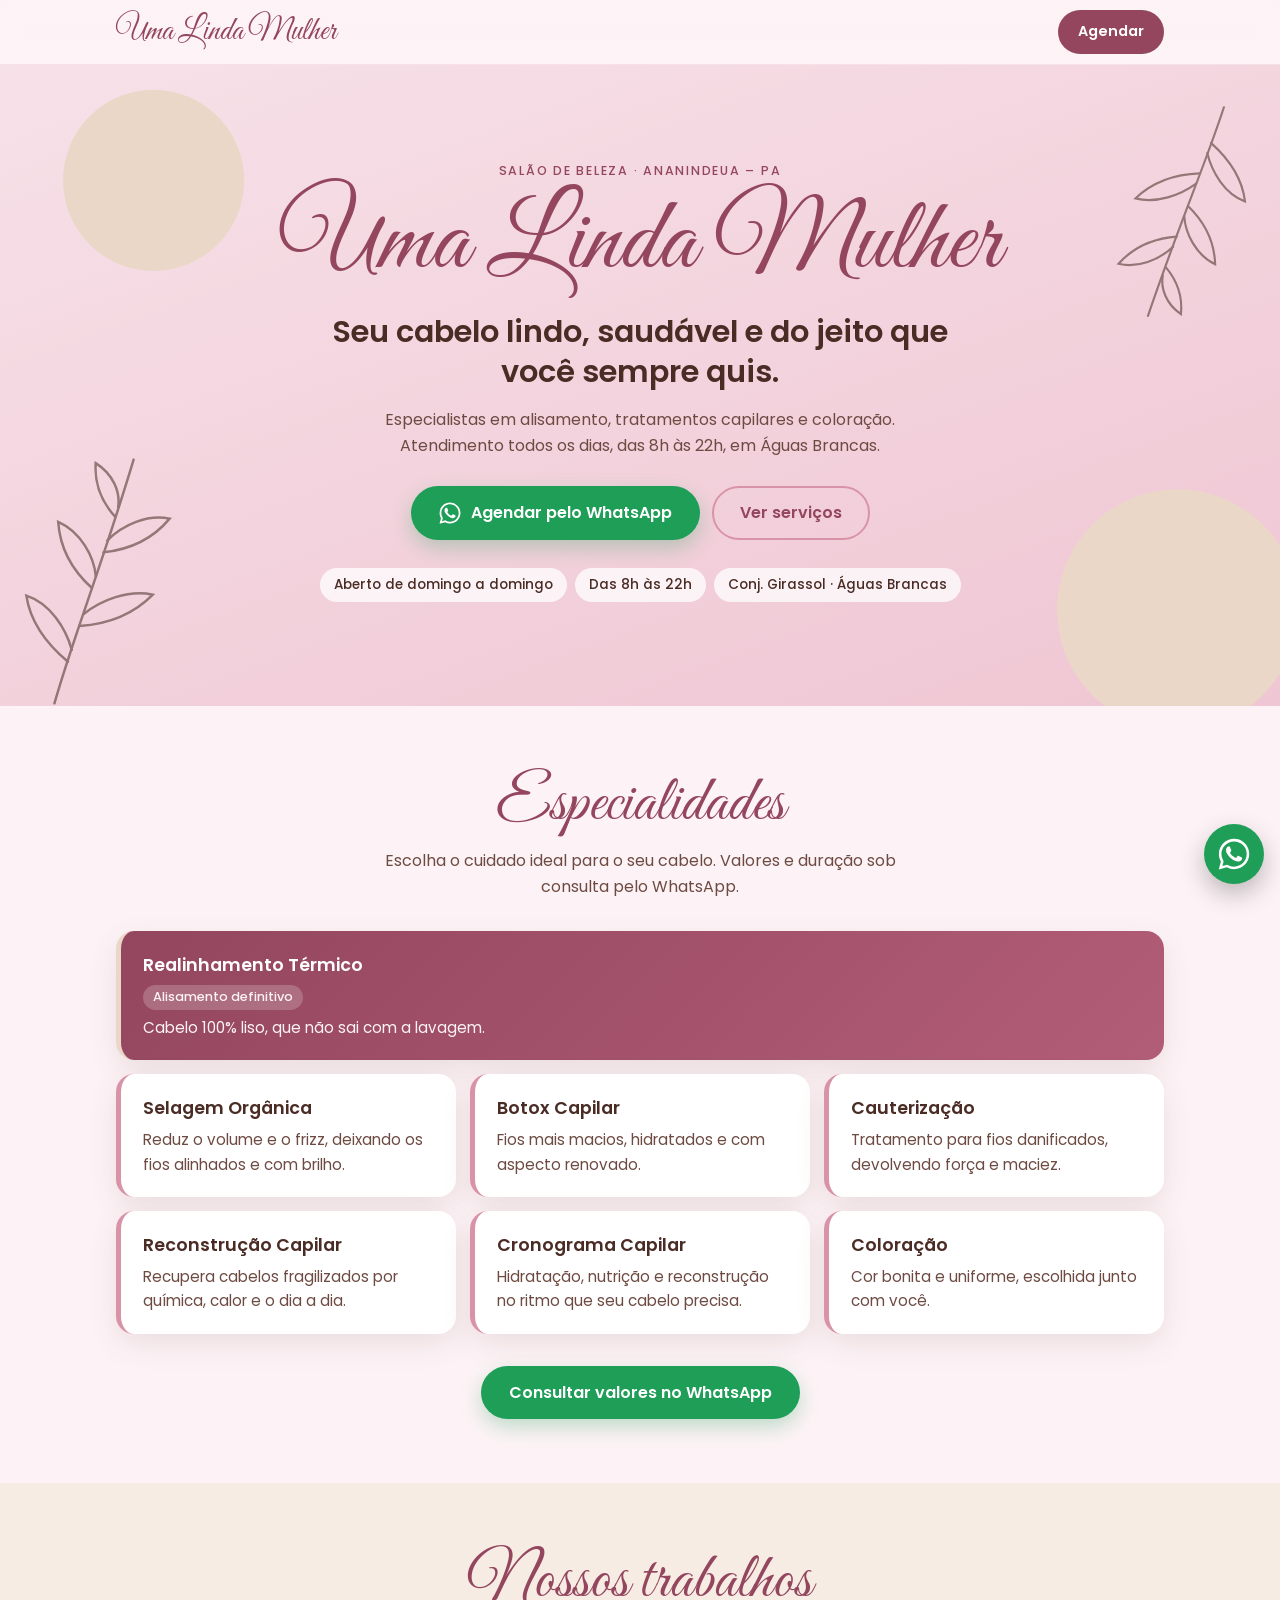
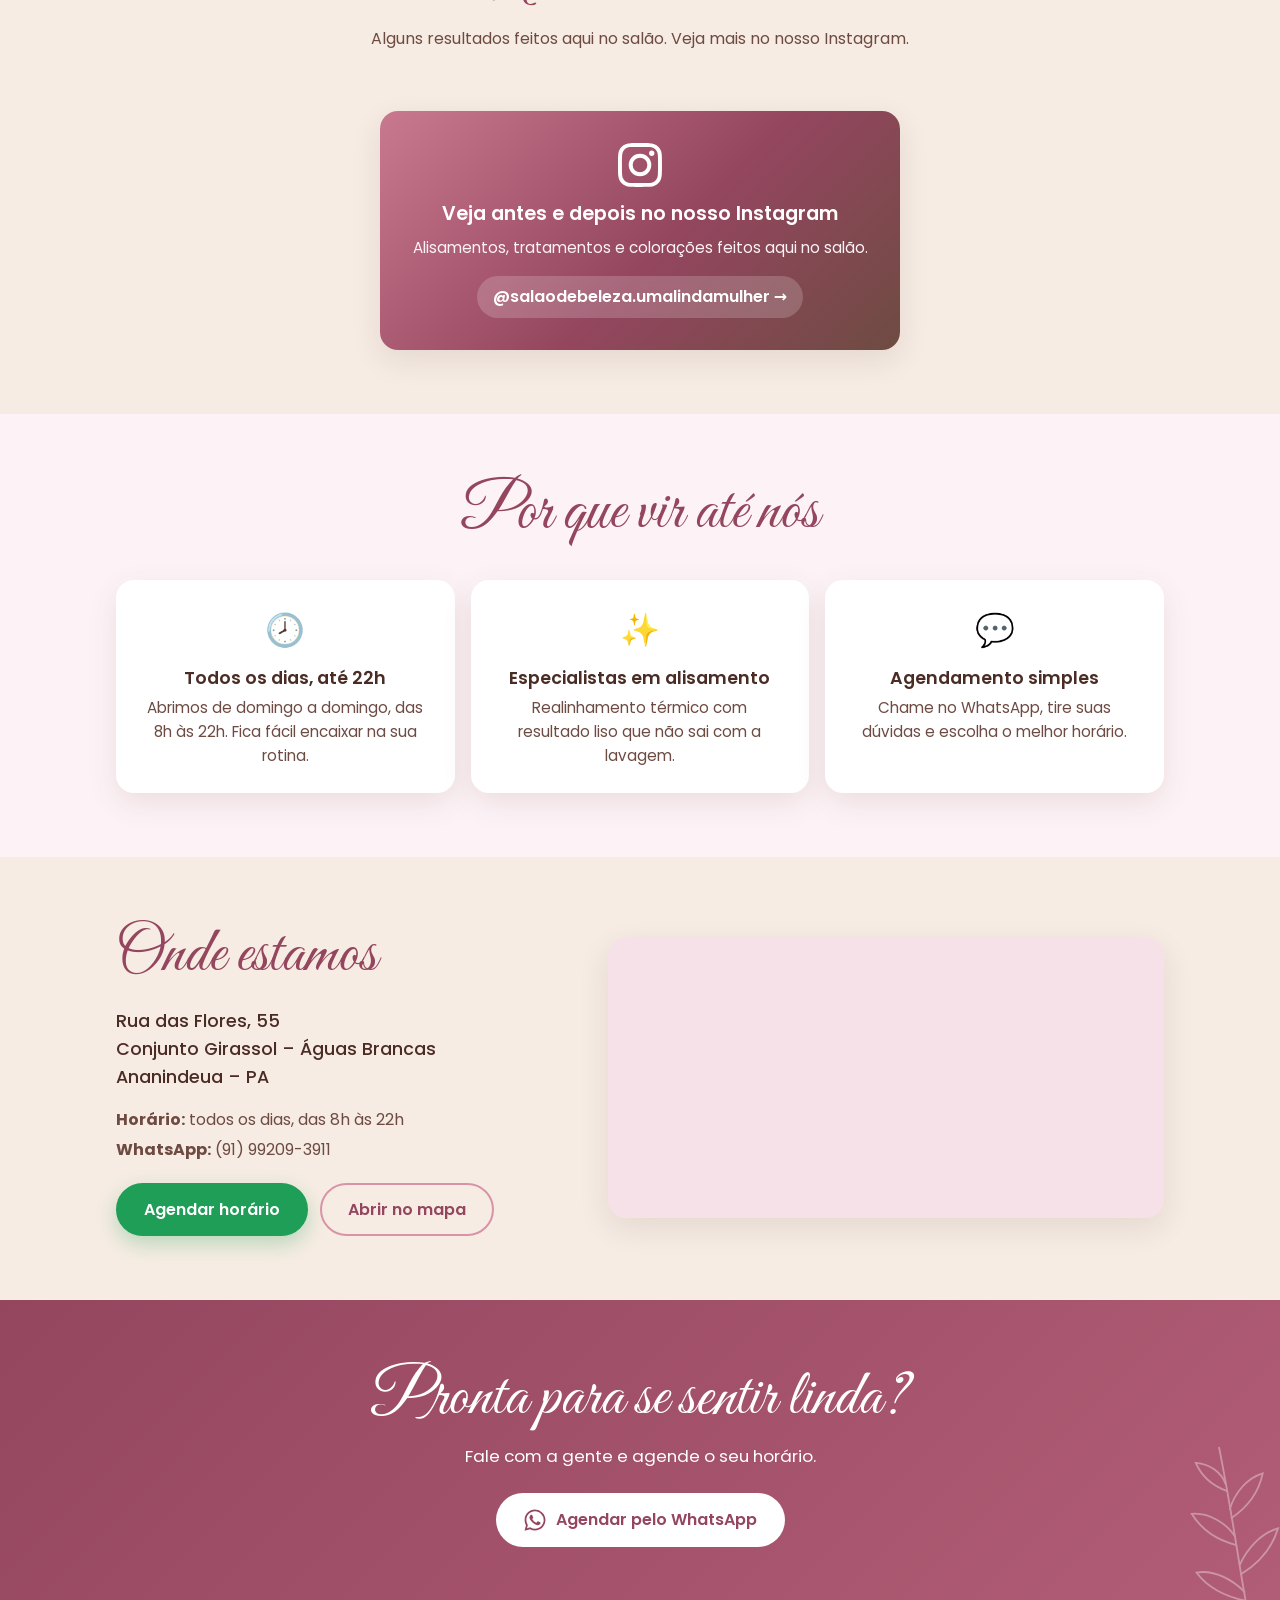
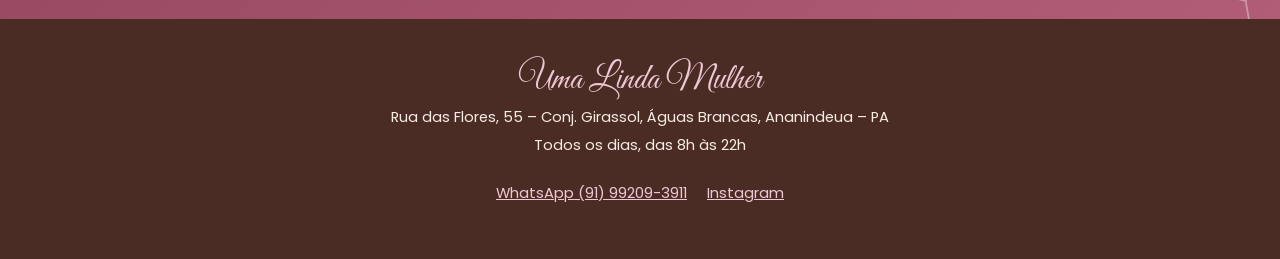
==== index.html @ 3787d074 "feat: landing page for Meta ad campaigns Mobile-first static page with WhatsApp CTAs, services, Inst" ====
<!DOCTYPE html>
<html lang="pt-BR">
<head>
  <meta charset="utf-8">
  <meta name="viewport" content="width=device-width, initial-scale=1">
  <title>Salão de Beleza Uma Linda Mulher | Ananindeua – PA</title>
  <meta name="description" content="Salão de Beleza Uma Linda Mulher em Águas Brancas, Ananindeua. Realinhamento térmico, selagem orgânica, botox, cauterização, reconstrução, cronograma capilar e coloração. Aberto todos os dias, das 8h às 22h.">
  <meta name="theme-color" content="#c9798f">
  <link rel="icon" href="assets/favicon.svg" type="image/svg+xml">

  <meta property="og:type" content="website">
  <meta property="og:locale" content="pt_BR">
  <meta property="og:title" content="Salão de Beleza Uma Linda Mulher">
  <meta property="og:description" content="Cabelos lindos e bem cuidados em Ananindeua. Agende pelo WhatsApp — aberto todos os dias, das 8h às 22h.">

  <link rel="preconnect" href="https://fonts.googleapis.com">
  <link rel="preconnect" href="https://fonts.gstatic.com" crossorigin>
  <link href="https://fonts.googleapis.com/css2?family=Great+Vibes&family=Poppins:wght@300;400;500;600&display=swap" rel="stylesheet">
  <link rel="stylesheet" href="styles.css">

  <script type="application/ld+json">
  {
    "@context": "https://schema.org",
    "@type": "HairSalon",
    "name": "Salão de Beleza Uma Linda Mulher",
    "telephone": "+55 91 99209-3911",
    "address": {
      "@type": "PostalAddress",
      "streetAddress": "Rua das Flores, 55 – Conjunto Girassol, Águas Brancas",
      "addressLocality": "Ananindeua",
      "addressRegion": "PA",
      "addressCountry": "BR"
    },
    "openingHours": "Mo-Su 08:00-22:00",
    "sameAs": ["https://www.instagram.com/salaodebeleza.umalindamulher/"]
  }
  </script>
</head>
<body>
  <header class="topbar">
    <div class="container topbar__inner">
      <a class="brand" href="#inicio" aria-label="Uma Linda Mulher — início">
        <span class="brand__script">Uma Linda Mulher</span>
      </a>
      <a class="btn btn--small js-whatsapp" href="#" data-origin="topbar">Agendar</a>
    </div>
  </header>

  <main>
    <!-- HERO -->
    <section class="hero" id="inicio">
      <svg class="leaf leaf--hero-left" viewBox="0 0 120 220" aria-hidden="true"><use href="#leaf"/></svg>
      <svg class="leaf leaf--hero-right" viewBox="0 0 120 220" aria-hidden="true"><use href="#leaf"/></svg>
      <div class="container hero__inner">
        <p class="eyebrow">Salão de Beleza · Ananindeua – PA</p>
        <h1 class="hero__title">
          <span class="script">Uma Linda Mulher</span>
          <span class="hero__subtitle">Seu cabelo lindo, saudável e do jeito que você sempre quis.</span>
        </h1>
        <p class="hero__text">Especialistas em alisamento, tratamentos capilares e coloração. Atendimento todos os dias, das 8h às 22h, em Águas Brancas.</p>
        <div class="hero__actions">
          <a class="btn btn--primary js-whatsapp" href="#" data-origin="hero">
            <svg class="icon" aria-hidden="true"><use href="#icon-whatsapp"/></svg>
            Agendar pelo WhatsApp
          </a>
          <a class="btn btn--ghost" href="#servicos">Ver serviços</a>
        </div>
        <ul class="hero__badges" aria-label="Destaques">
          <li>Aberto de domingo a domingo</li>
          <li>Das 8h às 22h</li>
          <li>Conj. Girassol · Águas Brancas</li>
        </ul>
      </div>
    </section>

    <!-- SERVIÇOS -->
    <section class="section" id="servicos">
      <div class="container">
        <h2 class="section__title"><span class="script">Especialidades</span></h2>
        <p class="section__lead">Escolha o cuidado ideal para o seu cabelo. Valores e duração sob consulta pelo WhatsApp.</p>
        <ul class="services">
          <li class="service service--featured">
            <h3>Realinhamento Térmico</h3>
            <p class="service__tag">Alisamento definitivo</p>
            <p>Cabelo 100% liso, que não sai com a lavagem.</p>
          </li>
          <li class="service">
            <h3>Selagem Orgânica</h3>
            <p>Reduz o volume e o frizz, deixando os fios alinhados e com brilho.</p>
          </li>
          <li class="service">
            <h3>Botox Capilar</h3>
            <p>Fios mais macios, hidratados e com aspecto renovado.</p>
          </li>
          <li class="service">
            <h3>Cauterização</h3>
            <p>Tratamento para fios danificados, devolvendo força e maciez.</p>
          </li>
          <li class="service">
            <h3>Reconstrução Capilar</h3>
            <p>Recupera cabelos fragilizados por química, calor e o dia a dia.</p>
          </li>
          <li class="service">
            <h3>Cronograma Capilar</h3>
            <p>Hidratação, nutrição e reconstrução no ritmo que seu cabelo precisa.</p>
          </li>
          <li class="service">
            <h3>Coloração</h3>
            <p>Cor bonita e uniforme, escolhida junto com você.</p>
          </li>
        </ul>
        <div class="center">
          <a class="btn btn--primary js-whatsapp" href="#" data-origin="servicos">Consultar valores no WhatsApp</a>
        </div>
      </div>
    </section>

    <!-- GALERIA -->
    <section class="section section--tint" id="trabalhos">
      <div class="container">
        <h2 class="section__title"><span class="script">Nossos trabalhos</span></h2>
        <p class="section__lead">Alguns resultados feitos aqui no salão. Veja mais no nosso Instagram.</p>
        <!-- Os posts vêm de config.js (instagramPosts). Sem posts configurados, mostra o cartão abaixo. -->
        <div class="insta-posts" id="insta-posts" hidden></div>
        <a class="insta-card" id="insta-card" href="https://www.instagram.com/salaodebeleza.umalindamulher/" target="_blank" rel="noopener">
          <svg class="insta-card__icon" aria-hidden="true"><use href="#icon-instagram"/></svg>
          <span class="insta-card__title">Veja antes e depois no nosso Instagram</span>
          <span class="insta-card__text">Alisamentos, tratamentos e colorações feitos aqui no salão.</span>
          <span class="insta-card__handle">@salaodebeleza.umalindamulher →</span>
        </a>
        <div class="center insta-more" id="insta-more" hidden>
          <a class="btn btn--ghost" href="https://www.instagram.com/salaodebeleza.umalindamulher/" target="_blank" rel="noopener">
            <svg class="icon" aria-hidden="true"><use href="#icon-instagram"/></svg>
            @salaodebeleza.umalindamulher
          </a>
        </div>
      </div>
    </section>

    <!-- POR QUE -->
    <section class="section" id="por-que">
      <div class="container">
        <h2 class="section__title"><span class="script">Por que vir até nós</span></h2>
        <ul class="reasons">
          <li>
            <span class="reasons__icon" aria-hidden="true">🕗</span>
            <h3>Todos os dias, até 22h</h3>
            <p>Abrimos de domingo a domingo, das 8h às 22h. Fica fácil encaixar na sua rotina.</p>
          </li>
          <li>
            <span class="reasons__icon" aria-hidden="true">✨</span>
            <h3>Especialistas em alisamento</h3>
            <p>Realinhamento térmico com resultado liso que não sai com a lavagem.</p>
          </li>
          <li>
            <span class="reasons__icon" aria-hidden="true">💬</span>
            <h3>Agendamento simples</h3>
            <p>Chame no WhatsApp, tire suas dúvidas e escolha o melhor horário.</p>
          </li>
        </ul>
      </div>
    </section>

    <!-- LOCALIZAÇÃO -->
    <section class="section section--tint" id="localizacao">
      <div class="container location">
        <div class="location__info">
          <h2 class="section__title section__title--left"><span class="script">Onde estamos</span></h2>
          <address>
            Rua das Flores, 55<br>
            Conjunto Girassol – Águas Brancas<br>
            Ananindeua – PA
          </address>
          <p class="hours"><strong>Horário:</strong> todos os dias, das 8h às 22h</p>
          <p class="hours"><strong>WhatsApp:</strong> (91) 99209-3911</p>
          <div class="location__actions">
            <a class="btn btn--primary js-whatsapp" href="#" data-origin="localizacao">Agendar horário</a>
            <a class="btn btn--ghost" href="https://www.google.com/maps/search/?api=1&amp;query=Rua+das+Flores+55+Conjunto+Girassol+%C3%81guas+Brancas+Ananindeua+PA" target="_blank" rel="noopener">Abrir no mapa</a>
          </div>
        </div>
        <div class="location__map">
          <iframe title="Mapa: Rua das Flores, 55 – Conjunto Girassol, Águas Brancas, Ananindeua – PA" src="https://maps.google.com/maps?q=Rua%20das%20Flores%2055%20Conjunto%20Girassol%20%C3%81guas%20Brancas%20Ananindeua%20PA&amp;output=embed" loading="lazy" referrerpolicy="no-referrer-when-downgrade"></iframe>
        </div>
      </div>
    </section>

    <!-- CTA FINAL -->
    <section class="cta">
      <svg class="leaf leaf--cta" viewBox="0 0 120 220" aria-hidden="true"><use href="#leaf"/></svg>
      <div class="container center">
        <h2 class="cta__title"><span class="script">Pronta para se sentir linda?</span></h2>
        <p>Fale com a gente e agende o seu horário.</p>
        <a class="btn btn--light js-whatsapp" href="#" data-origin="cta-final">
          <svg class="icon" aria-hidden="true"><use href="#icon-whatsapp"/></svg>
          Agendar pelo WhatsApp
        </a>
      </div>
    </section>
  </main>

  <footer class="footer">
    <div class="container footer__inner">
      <p class="brand__script footer__brand">Uma Linda Mulher</p>
      <p>Rua das Flores, 55 – Conj. Girassol, Águas Brancas, Ananindeua – PA</p>
      <p>Todos os dias, das 8h às 22h</p>
      <p class="footer__links">
        <a class="js-whatsapp" href="#" data-origin="footer">WhatsApp (91) 99209-3911</a>
        <a href="https://www.instagram.com/salaodebeleza.umalindamulher/" target="_blank" rel="noopener">Instagram</a>
      </p>
    </div>
  </footer>

  <a class="fab js-whatsapp" href="#" data-origin="botao-flutuante" aria-label="Agendar pelo WhatsApp">
    <svg class="icon" aria-hidden="true"><use href="#icon-whatsapp"/></svg>
  </a>

  <!-- SVG sprites -->
  <svg class="sprites" width="0" height="0" aria-hidden="true">
    <symbol id="leaf" viewBox="0 0 120 220">
      <g fill="none" stroke="currentColor" stroke-width="2" stroke-linecap="round">
        <path d="M60 215 C58 160 62 100 60 10"/>
        <path d="M60 180 C40 172 22 160 12 140 C32 140 50 155 60 170"/>
        <path d="M60 150 C80 142 98 128 108 108 C88 110 70 125 60 140"/>
        <path d="M60 118 C42 110 26 96 18 76 C38 78 54 94 60 108"/>
        <path d="M60 88 C78 80 94 66 102 46 C84 48 68 62 60 78"/>
        <path d="M60 58 C46 50 36 38 32 22 C48 26 58 38 60 50"/>
      </g>
    </symbol>
    <symbol id="icon-whatsapp" viewBox="0 0 24 24">
      <path fill="currentColor" d="M17.47 14.38c-.3-.15-1.76-.87-2.03-.97-.27-.1-.47-.15-.67.15-.2.3-.77.97-.94 1.17-.17.2-.35.22-.65.07-.3-.15-1.26-.46-2.4-1.48-.89-.79-1.49-1.77-1.66-2.07-.17-.3-.02-.46.13-.61.13-.13.3-.35.45-.52.15-.17.2-.3.3-.5.1-.2.05-.37-.02-.52-.08-.15-.67-1.61-.92-2.21-.24-.58-.49-.5-.67-.51h-.57c-.2 0-.52.07-.79.37-.27.3-1.04 1.02-1.04 2.48s1.07 2.88 1.21 3.08c.15.2 2.1 3.2 5.08 4.49.71.31 1.26.49 1.69.62.71.23 1.36.2 1.87.12.57-.09 1.76-.72 2.01-1.41.25-.69.25-1.29.17-1.41-.07-.12-.27-.2-.57-.35zM12.04 21.5h-.01a9.45 9.45 0 0 1-4.82-1.32l-.35-.21-3.58.94.96-3.49-.23-.36a9.44 9.44 0 0 1-1.45-5.03c0-5.22 4.25-9.47 9.48-9.47 2.53 0 4.91.99 6.7 2.78a9.4 9.4 0 0 1 2.77 6.7c0 5.22-4.25 9.46-9.47 9.46zm8.06-17.53A11.32 11.32 0 0 0 12.04.63C5.77.63.66 5.73.66 12.01c0 2 .52 3.96 1.52 5.69L.57 23.6l6.04-1.58a11.36 11.36 0 0 0 5.43 1.38h.01c6.27 0 11.38-5.1 11.38-11.38 0-3.04-1.18-5.9-3.33-8.05z"/>
    </symbol>
    <symbol id="icon-instagram" viewBox="0 0 24 24">
      <path fill="currentColor" d="M12 2.16c3.2 0 3.58.01 4.85.07 1.17.05 1.8.25 2.23.41.56.22.96.48 1.38.9.42.42.68.82.9 1.38.16.42.36 1.06.41 2.23.06 1.27.07 1.65.07 4.85s-.01 3.58-.07 4.85c-.05 1.17-.25 1.8-.41 2.23-.22.56-.48.96-.9 1.38-.42.42-.82.68-1.38.9-.42.16-1.06.36-2.23.41-1.27.06-1.65.07-4.85.07s-3.58-.01-4.85-.07c-1.17-.05-1.8-.25-2.23-.41a3.72 3.72 0 0 1-1.38-.9 3.72 3.72 0 0 1-.9-1.38c-.16-.42-.36-1.06-.41-2.23C2.17 15.58 2.16 15.2 2.16 12s.01-3.58.07-4.85c.05-1.17.25-1.8.41-2.23.22-.56.48-.96.9-1.38.42-.42.82-.68 1.38-.9.42-.16 1.06-.36 2.23-.41C8.42 2.17 8.8 2.16 12 2.16zM12 0C8.74 0 8.33.01 7.05.07 5.78.13 4.9.33 4.14.63c-.79.3-1.46.72-2.12 1.38A5.86 5.86 0 0 0 .63 4.14C.33 4.9.13 5.78.07 7.05.01 8.33 0 8.74 0 12s.01 3.67.07 4.95c.06 1.27.26 2.15.56 2.91.3.79.72 1.46 1.38 2.12.66.66 1.33 1.08 2.12 1.38.76.3 1.64.5 2.91.56C8.33 23.99 8.74 24 12 24s3.67-.01 4.95-.07c1.27-.06 2.15-.26 2.91-.56.79-.3 1.46-.72 2.12-1.38.66-.66 1.08-1.33 1.38-2.12.3-.76.5-1.64.56-2.91.06-1.28.07-1.69.07-4.95s-.01-3.67-.07-4.95c-.06-1.27-.26-2.15-.56-2.91a5.86 5.86 0 0 0-1.38-2.12A5.86 5.86 0 0 0 19.86.63c-.76-.3-1.64-.5-2.91-.56C15.67.01 15.26 0 12 0zm0 5.84a6.16 6.16 0 1 0 0 12.32 6.16 6.16 0 0 0 0-12.32zM12 16a4 4 0 1 1 0-8 4 4 0 0 1 0 8zm6.4-11.85a1.44 1.44 0 1 0 0 2.88 1.44 1.44 0 0 0 0-2.88z"/>
    </symbol>
  </svg>

  <script src="config.js"></script>
  <script src="main.js"></script>
</body>
</html>
---- styles.css ----
:root {
  --rose-50: #fdf3f6;
  --rose-100: #f7e1e8;
  --rose-200: #efc6d3;
  --rose-400: #d993a8;
  --rose-600: #b25d77;
  --rose-700: #94465f;
  --nude: #ead7c7;
  --nude-light: #f6ece3;
  --brown: #4a2c25;
  --brown-soft: #6e4b42;
  --white: #ffffff;
  --whatsapp: #1f9e57;
  --radius: 18px;
  --shadow: 0 10px 30px rgba(74, 44, 37, 0.10);
  --font-script: "Great Vibes", "Brush Script MT", cursive;
  --font-body: "Poppins", system-ui, -apple-system, "Segoe UI", Roboto, sans-serif;
}

*, *::before, *::after { box-sizing: border-box; }

html { scroll-behavior: smooth; scroll-padding-top: 72px; }

body {
  margin: 0;
  font-family: var(--font-body);
  font-weight: 400;
  font-size: 16px;
  line-height: 1.6;
  color: var(--brown);
  background: var(--rose-50);
  -webkit-font-smoothing: antialiased;
}

img { max-width: 100%; display: block; }
a { color: inherit; }

.container { width: 100%; max-width: 1080px; margin: 0 auto; padding: 0 16px; }
.center { text-align: center; }
.script { font-family: var(--font-script); font-weight: 400; }

.icon { width: 22px; height: 22px; flex: none; }

/* Buttons */
.btn {
  display: inline-flex; align-items: center; justify-content: center; gap: 10px;
  min-height: 48px; padding: 12px 26px;
  border-radius: 999px; border: 2px solid transparent;
  font-family: var(--font-body); font-weight: 600; font-size: 1rem;
  text-decoration: none; cursor: pointer;
  transition: transform .15s ease, box-shadow .15s ease, background .15s ease;
}
.btn:hover { transform: translateY(-1px); }
.btn:focus-visible, a:focus-visible { outline: 3px solid var(--rose-600); outline-offset: 3px; }
.btn--primary { background: var(--whatsapp); color: var(--white); box-shadow: 0 8px 20px rgba(31, 158, 87, .28); }
.btn--primary:hover { background: #198a4b; }
.btn--ghost { background: transparent; color: var(--rose-700); border-color: var(--rose-400); }
.btn--ghost:hover { background: var(--rose-100); }
.btn--light { background: var(--white); color: var(--rose-700); }
.btn--small { min-height: 44px; padding: 8px 18px; font-size: .9rem; background: var(--rose-700); color: var(--white); }

/* Top bar */
.topbar {
  position: sticky; top: 0; z-index: 20;
  background: rgba(253, 243, 246, .92);
  backdrop-filter: blur(8px);
  border-bottom: 1px solid var(--rose-100);
}
.topbar__inner { display: flex; align-items: center; justify-content: space-between; min-height: 64px; }
.brand { text-decoration: none; }
.brand__script { font-family: var(--font-script); font-size: 2rem; color: var(--rose-700); line-height: 1; }

/* Hero */
.hero {
  position: relative; overflow: hidden;
  padding: 56px 0 64px;
  background:
    radial-gradient(circle at 12% 18%, var(--nude) 0 90px, transparent 91px),
    radial-gradient(circle at 92% 85%, var(--nude) 0 120px, transparent 121px),
    linear-gradient(160deg, var(--rose-100), var(--rose-200));
  text-align: center;
}
.hero__inner { position: relative; z-index: 1; }
.eyebrow { margin: 0 0 8px; text-transform: uppercase; letter-spacing: .14em; font-size: .78rem; font-weight: 500; color: var(--rose-700); }
.hero__title { margin: 0; font-weight: 400; }
.hero__title .script { display: block; font-size: clamp(3.4rem, 13vw, 6.5rem); line-height: 1.05; color: var(--rose-700); }
.hero__subtitle { display: block; margin-top: 14px; font-size: clamp(1.25rem, 4.6vw, 1.9rem); font-weight: 600; line-height: 1.3; color: var(--brown); max-width: 640px; margin-left: auto; margin-right: auto; }
.hero__text { max-width: 560px; margin: 16px auto 28px; color: var(--brown-soft); }
.hero__actions { display: flex; flex-wrap: wrap; gap: 12px; justify-content: center; }
.hero__badges { list-style: none; padding: 0; margin: 28px 0 0; display: flex; flex-wrap: wrap; gap: 8px; justify-content: center; }
.hero__badges li { background: rgba(255,255,255,.75); border-radius: 999px; padding: 6px 14px; font-size: .85rem; font-weight: 500; }

.leaf { position: absolute; color: var(--brown); opacity: .55; pointer-events: none; }
.leaf--hero-left { width: 90px; left: -18px; bottom: -10px; transform: rotate(18deg); }
.leaf--hero-right { width: 80px; right: -14px; top: 30px; transform: rotate(-160deg); }
.leaf--cta { width: 110px; right: -10px; bottom: -20px; color: var(--white); opacity: .35; transform: rotate(-10deg); }

/* Sections */
.section { padding: 64px 0; }
.section--tint { background: var(--nude-light); }
.section__title { margin: 0; text-align: center; font-weight: 400; }
.section__title .script { font-size: clamp(2.8rem, 10vw, 4rem); color: var(--rose-700); line-height: 1.1; }
.section__title--left { text-align: left; }
.section__lead { text-align: center; max-width: 560px; margin: 8px auto 32px; color: var(--brown-soft); }

/* Services */
.services { list-style: none; margin: 0 0 32px; padding: 0; display: grid; gap: 14px; grid-template-columns: 1fr; }
.service {
  background: var(--white); border-radius: var(--radius); padding: 20px 22px;
  box-shadow: var(--shadow); border-left: 5px solid var(--rose-400);
}
.service h3 { margin: 0; font-size: 1.1rem; font-weight: 600; }
.service p { margin: 6px 0 0; color: var(--brown-soft); font-size: .95rem; }
.service--featured { background: linear-gradient(135deg, var(--rose-700), var(--rose-600)); color: var(--white); border-left-color: var(--nude); }
.service--featured p { color: var(--rose-50); }
.service__tag { display: inline-block; margin-top: 6px !important; padding: 2px 10px; border-radius: 999px; background: rgba(255,255,255,.2); font-size: .8rem !important; font-weight: 500; }

/* Instagram */
.insta-card {
  display: flex; flex-direction: column; align-items: center; gap: 6px;
  max-width: 520px; margin: 0 auto; padding: 32px 24px;
  border-radius: var(--radius); text-align: center; text-decoration: none;
  color: var(--white);
  background: linear-gradient(135deg, #c9798f 0%, var(--rose-700) 55%, var(--brown-soft) 100%);
  box-shadow: var(--shadow);
  transition: transform .15s ease;
}
.insta-card:hover { transform: translateY(-2px); }
.insta-card__icon { width: 44px; height: 44px; margin-bottom: 6px; }
.insta-card__title { font-size: 1.2rem; font-weight: 600; }
.insta-card__text { color: var(--rose-50); font-size: .95rem; }
.insta-card__handle { margin-top: 10px; font-weight: 600; background: rgba(255,255,255,.18); padding: 8px 16px; border-radius: 999px; }

.insta-posts { display: grid; grid-template-columns: 1fr; gap: 16px; justify-items: center; margin-bottom: 28px; }
.insta-posts .instagram-media { margin: 0 !important; min-width: 0 !important; width: 100% !important; max-width: 420px !important; }
.insta-more { margin-top: 8px; }

/* Reasons */
.reasons { list-style: none; margin: 32px 0 0; padding: 0; display: grid; gap: 16px; }
.reasons li { background: var(--white); border-radius: var(--radius); padding: 24px; box-shadow: var(--shadow); text-align: center; }
.reasons__icon { font-size: 2rem; }
.reasons h3 { margin: 8px 0 4px; font-size: 1.1rem; font-weight: 600; }
.reasons p { margin: 0; color: var(--brown-soft); font-size: .95rem; }

/* Location */
.location { display: grid; gap: 28px; }
.location address { font-style: normal; font-size: 1.1rem; font-weight: 500; margin: 16px 0; }
.hours { margin: 4px 0; color: var(--brown-soft); }
.location__actions { display: flex; flex-wrap: wrap; gap: 12px; margin-top: 20px; }
.location__map { border-radius: var(--radius); overflow: hidden; box-shadow: var(--shadow); min-height: 280px; background: var(--rose-100); }
.location__map iframe { width: 100%; height: 100%; min-height: 280px; border: 0; display: block; }

/* CTA */
.cta {
  position: relative; overflow: hidden;
  padding: 64px 0 72px; color: var(--white);
  background: linear-gradient(135deg, var(--rose-700), var(--rose-600));
}
.cta__title { margin: 0; font-weight: 400; }
.cta__title .script { font-size: clamp(2.6rem, 10vw, 4rem); line-height: 1.1; }
.cta p { margin: 8px 0 24px; font-size: 1.05rem; }

/* Footer */
.footer { background: var(--brown); color: var(--nude-light); padding: 40px 0 110px; text-align: center; font-size: .92rem; }
.footer p { margin: 4px 0; }
.footer__brand { color: var(--rose-200); font-size: 2.2rem; margin-bottom: 8px !important; }
.footer__links { display: flex; gap: 20px; justify-content: center; flex-wrap: wrap; margin-top: 14px !important; }
.footer__links a { color: var(--rose-200); min-height: 44px; display: inline-flex; align-items: center; }

/* Floating WhatsApp */
.fab {
  position: fixed; right: 16px; bottom: 16px; z-index: 30;
  width: 60px; height: 60px; border-radius: 50%;
  display: flex; align-items: center; justify-content: center;
  background: var(--whatsapp); color: var(--white);
  box-shadow: 0 10px 24px rgba(0,0,0,.25);
  animation: pulse 2.4s ease-in-out infinite;
}
.fab .icon { width: 32px; height: 32px; }
@keyframes pulse {
  0%, 100% { box-shadow: 0 10px 24px rgba(0,0,0,.25), 0 0 0 0 rgba(31,158,87,.45); }
  50% { box-shadow: 0 10px 24px rgba(0,0,0,.25), 0 0 0 12px rgba(31,158,87,0); }
}
@media (prefers-reduced-motion: reduce) {
  .fab { animation: none; }
  html { scroll-behavior: auto; }
  .btn { transition: none; }
}

/* Larger screens */
@media (min-width: 640px) {
  .services { grid-template-columns: repeat(2, 1fr); }
  .service--featured { grid-column: 1 / -1; }
  .insta-posts { grid-template-columns: repeat(2, 1fr); align-items: start; }
  .reasons { grid-template-columns: repeat(3, 1fr); }
}
@media (min-width: 900px) {
  .hero { padding: 96px 0 104px; }
  .leaf--hero-left { width: 150px; left: 20px; }
  .leaf--hero-right { width: 130px; right: 30px; }
  .services { grid-template-columns: repeat(3, 1fr); }
  .insta-posts { grid-template-columns: repeat(3, 1fr); }
  .service--featured { grid-column: span 3; }
  .location { grid-template-columns: 1fr 1.2fr; align-items: center; }
  .footer { padding-bottom: 40px; }
}
.sprites { position: absolute; }
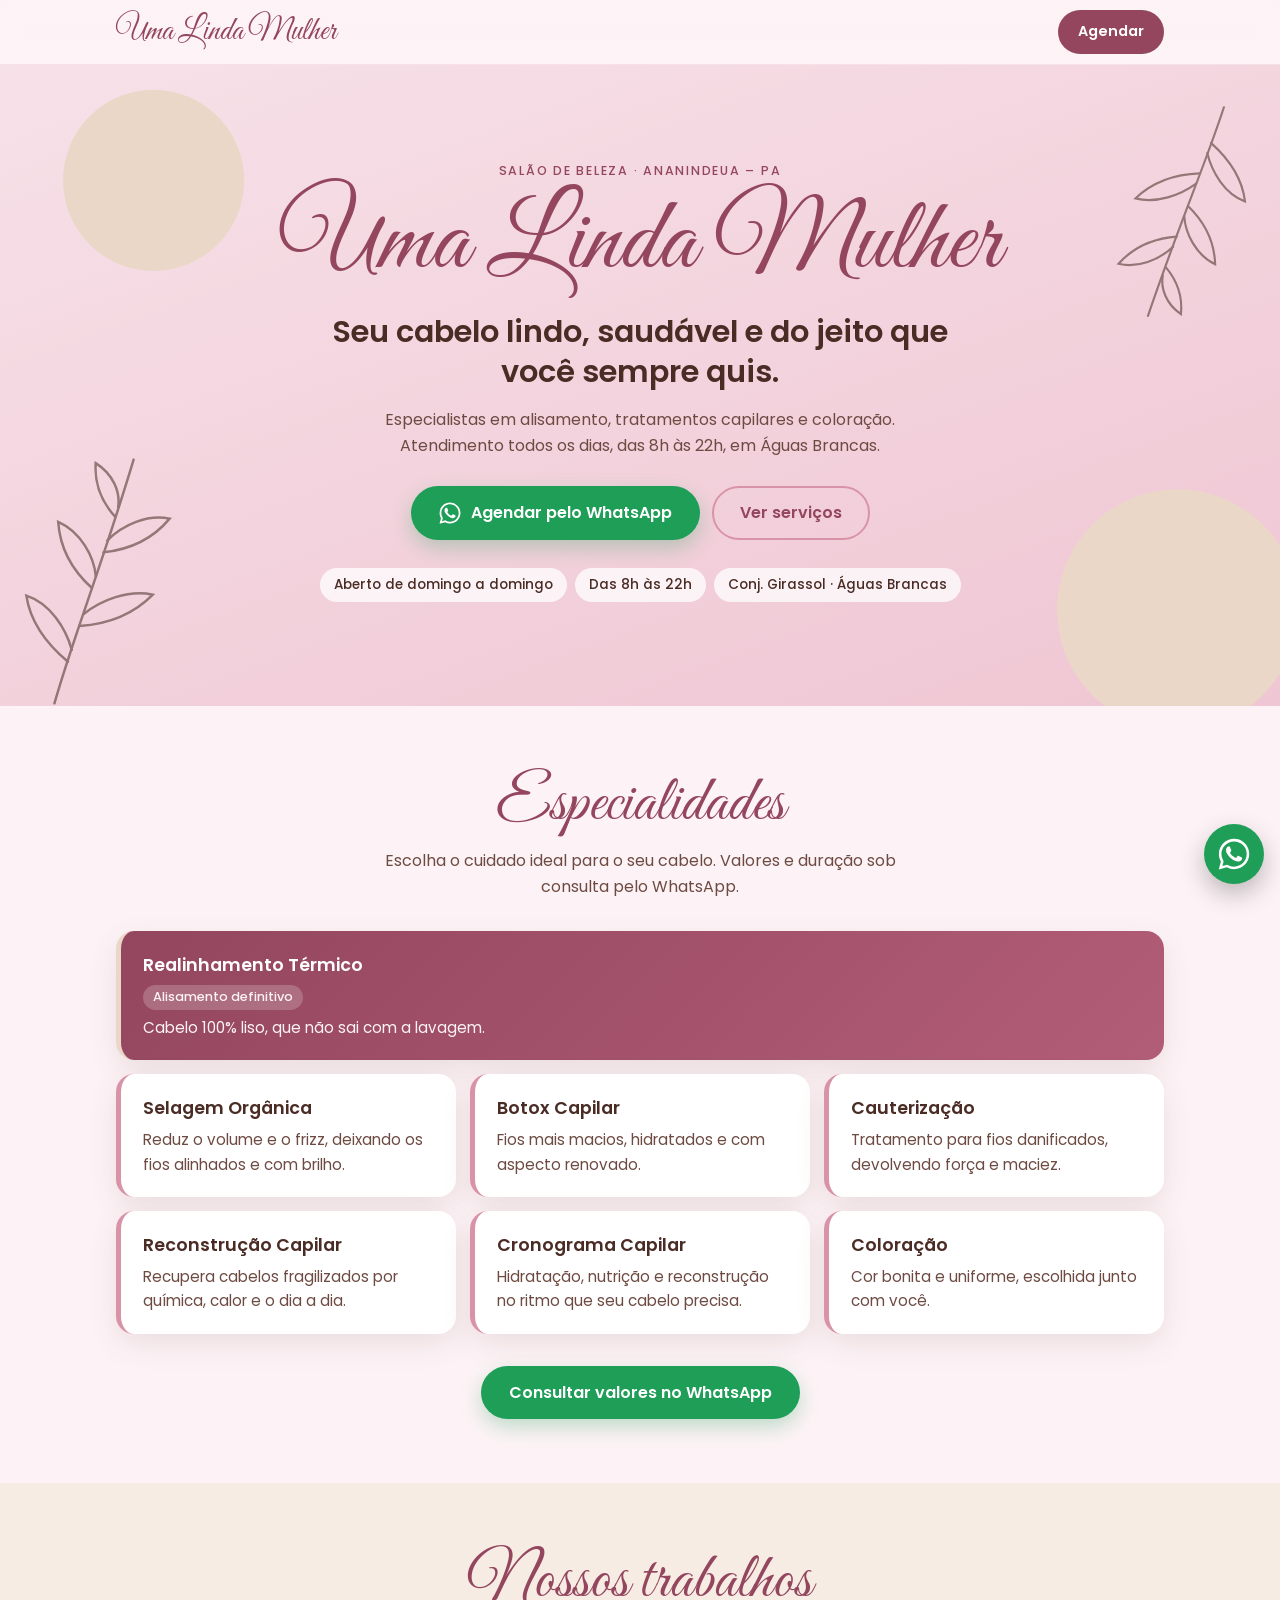
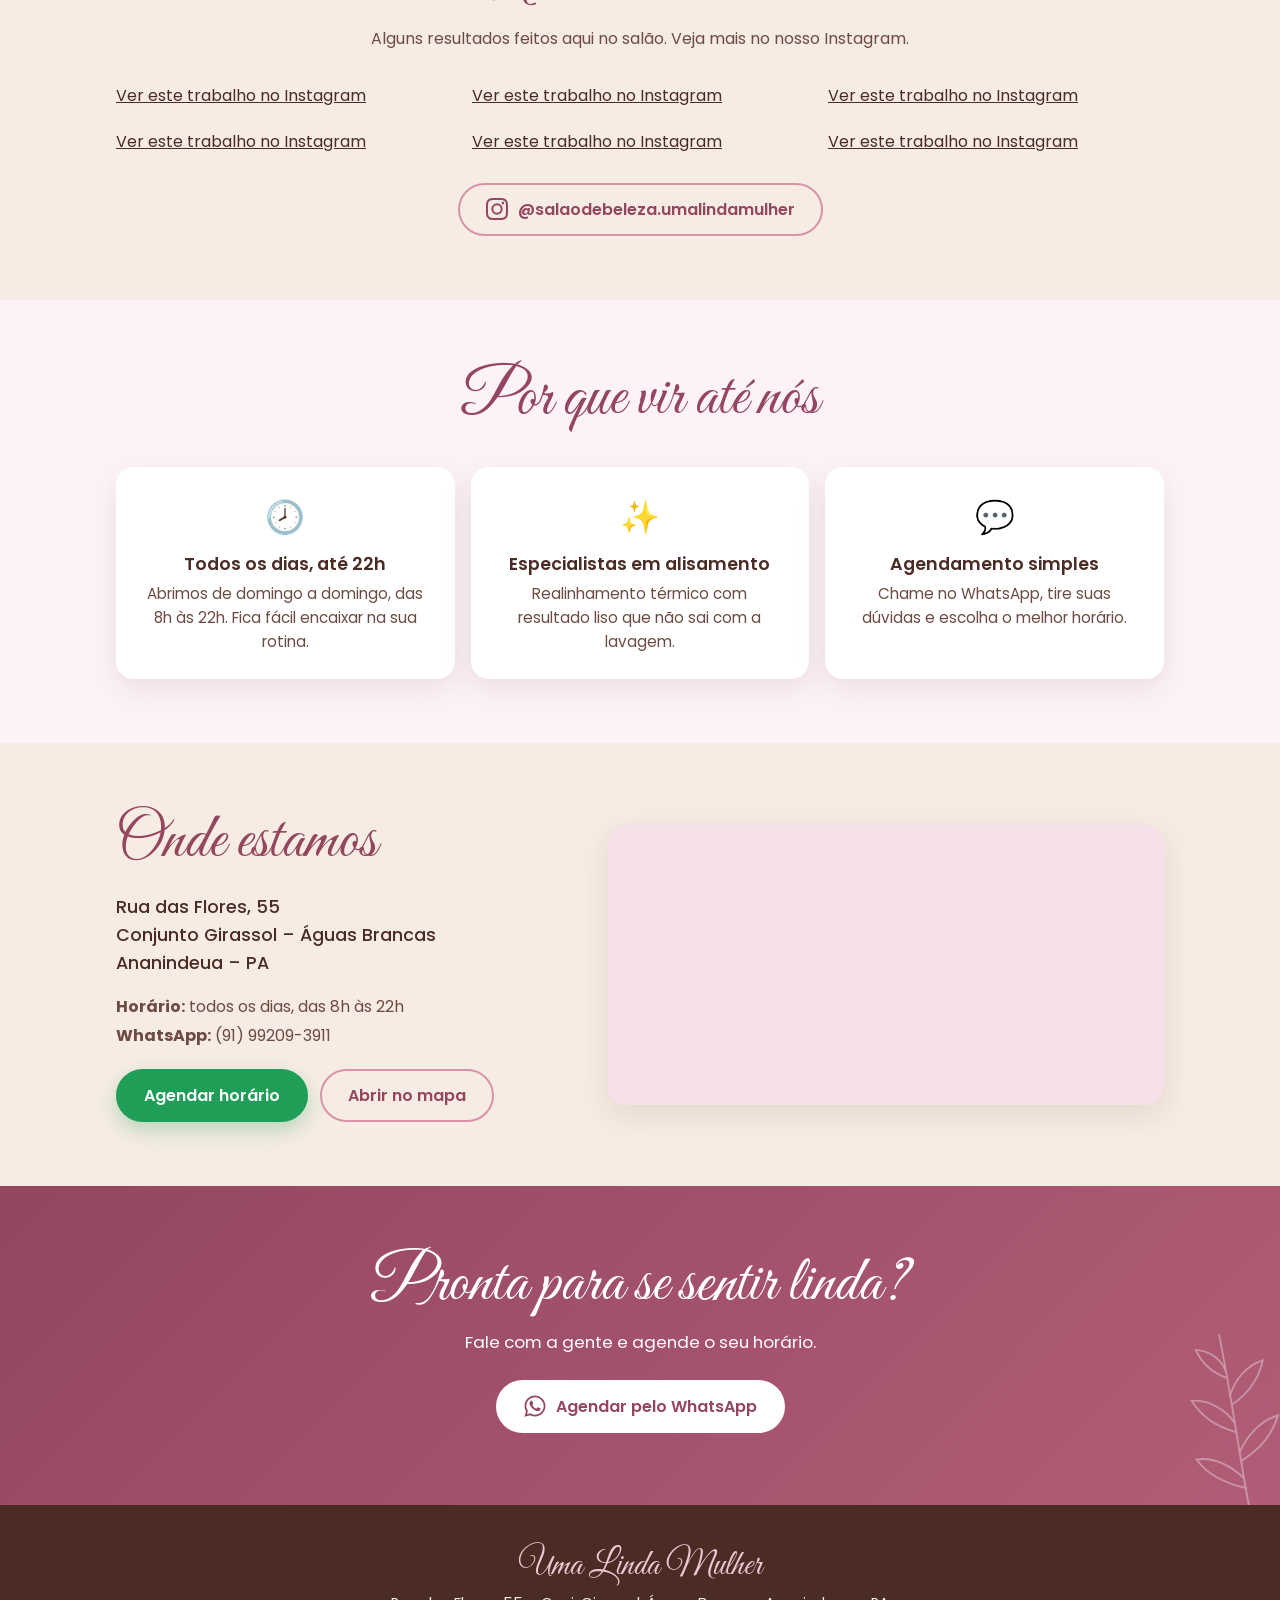
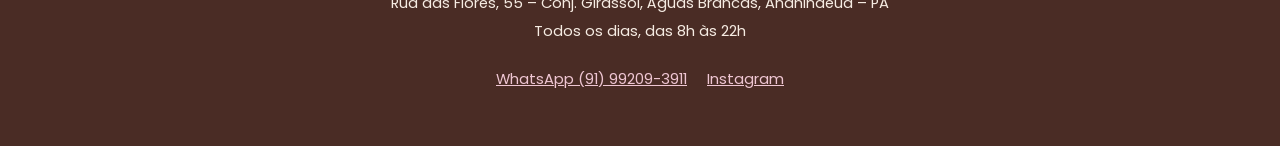
==== commit 64542376: "feat: show salon reels as a swipe carousel in Nossos trabalhos Co-Authored-By: Claude Opus 5.5 <nore" ====
--- a/index.html
+++ b/index.html
@@ -121,7 +121,8 @@
         <h2 class="section__title"><span class="script">Nossos trabalhos</span></h2>
         <p class="section__lead">Alguns resultados feitos aqui no salão. Veja mais no nosso Instagram.</p>
         <!-- Os posts vêm de config.js (instagramPosts). Sem posts configurados, mostra o cartão abaixo. -->
-        <div class="insta-posts" id="insta-posts" hidden></div>
+        <section class="insta-posts" id="insta-posts" aria-label="Vídeos do Instagram" hidden></section>
+        <p class="insta-hint" id="insta-hint" hidden>Arraste para o lado para ver mais →</p>
         <a class="insta-card" id="insta-card" href="https://www.instagram.com/salaodebeleza.umalindamulher/" target="_blank" rel="noopener">
           <svg class="insta-card__icon" aria-hidden="true"><use href="#icon-instagram"/></svg>
           <span class="insta-card__title">Veja antes e depois no nosso Instagram</span>
--- a/styles.css
+++ b/styles.css
@@ -18,6 +18,7 @@
 }
 
 *, *::before, *::after { box-sizing: border-box; }
+[hidden] { display: none !important; }
 
 html { scroll-behavior: smooth; scroll-padding-top: 72px; }
 
@@ -131,8 +132,17 @@
 .insta-card__text { color: var(--rose-50); font-size: .95rem; }
 .insta-card__handle { margin-top: 10px; font-weight: 600; background: rgba(255,255,255,.18); padding: 8px 16px; border-radius: 999px; }
 
-.insta-posts { display: grid; grid-template-columns: 1fr; gap: 16px; justify-items: center; margin-bottom: 28px; }
-.insta-posts .instagram-media { margin: 0 !important; min-width: 0 !important; width: 100% !important; max-width: 420px !important; }
+/* Mobile: horizontal swipe carousel */
+.insta-posts {
+  display: grid; grid-auto-flow: column; grid-auto-columns: min(86%, 340px);
+  gap: 14px; margin: 0 -16px 12px; padding: 4px 16px 12px;
+  overflow-x: auto; scroll-snap-type: x mandatory; overscroll-behavior-x: contain;
+  -webkit-overflow-scrolling: touch;
+}
+.insta-posts > * { scroll-snap-align: center; }
+.insta-posts iframe.instagram-media { min-width: 0 !important; }
+.insta-hint { text-align: center; font-size: .85rem; color: var(--brown-soft); margin: 0 0 20px; }
+.insta-posts .instagram-media { margin: 0 !important; min-width: 0 !important; width: 100% !important; max-width: 100% !important; }
 .insta-more { margin-top: 8px; }
 
 /* Reasons */
@@ -191,7 +201,6 @@
 @media (min-width: 640px) {
   .services { grid-template-columns: repeat(2, 1fr); }
   .service--featured { grid-column: 1 / -1; }
-  .insta-posts { grid-template-columns: repeat(2, 1fr); align-items: start; }
   .reasons { grid-template-columns: repeat(3, 1fr); }
 }
 @media (min-width: 900px) {
@@ -199,7 +208,9 @@
   .leaf--hero-left { width: 150px; left: 20px; }
   .leaf--hero-right { width: 130px; right: 30px; }
   .services { grid-template-columns: repeat(3, 1fr); }
-  .insta-posts { grid-template-columns: repeat(3, 1fr); }
+  .insta-posts { grid-auto-flow: row; grid-auto-columns: auto; grid-template-columns: repeat(3, 1fr); align-items: start; gap: 20px; margin: 0 0 28px; padding: 0; overflow: visible; }
+  .insta-hint { display: none; }
+  .insta-posts > :nth-child(n+7) { display: none !important; }
   .service--featured { grid-column: span 3; }
   .location { grid-template-columns: 1fr 1.2fr; align-items: center; }
   .footer { padding-bottom: 40px; }
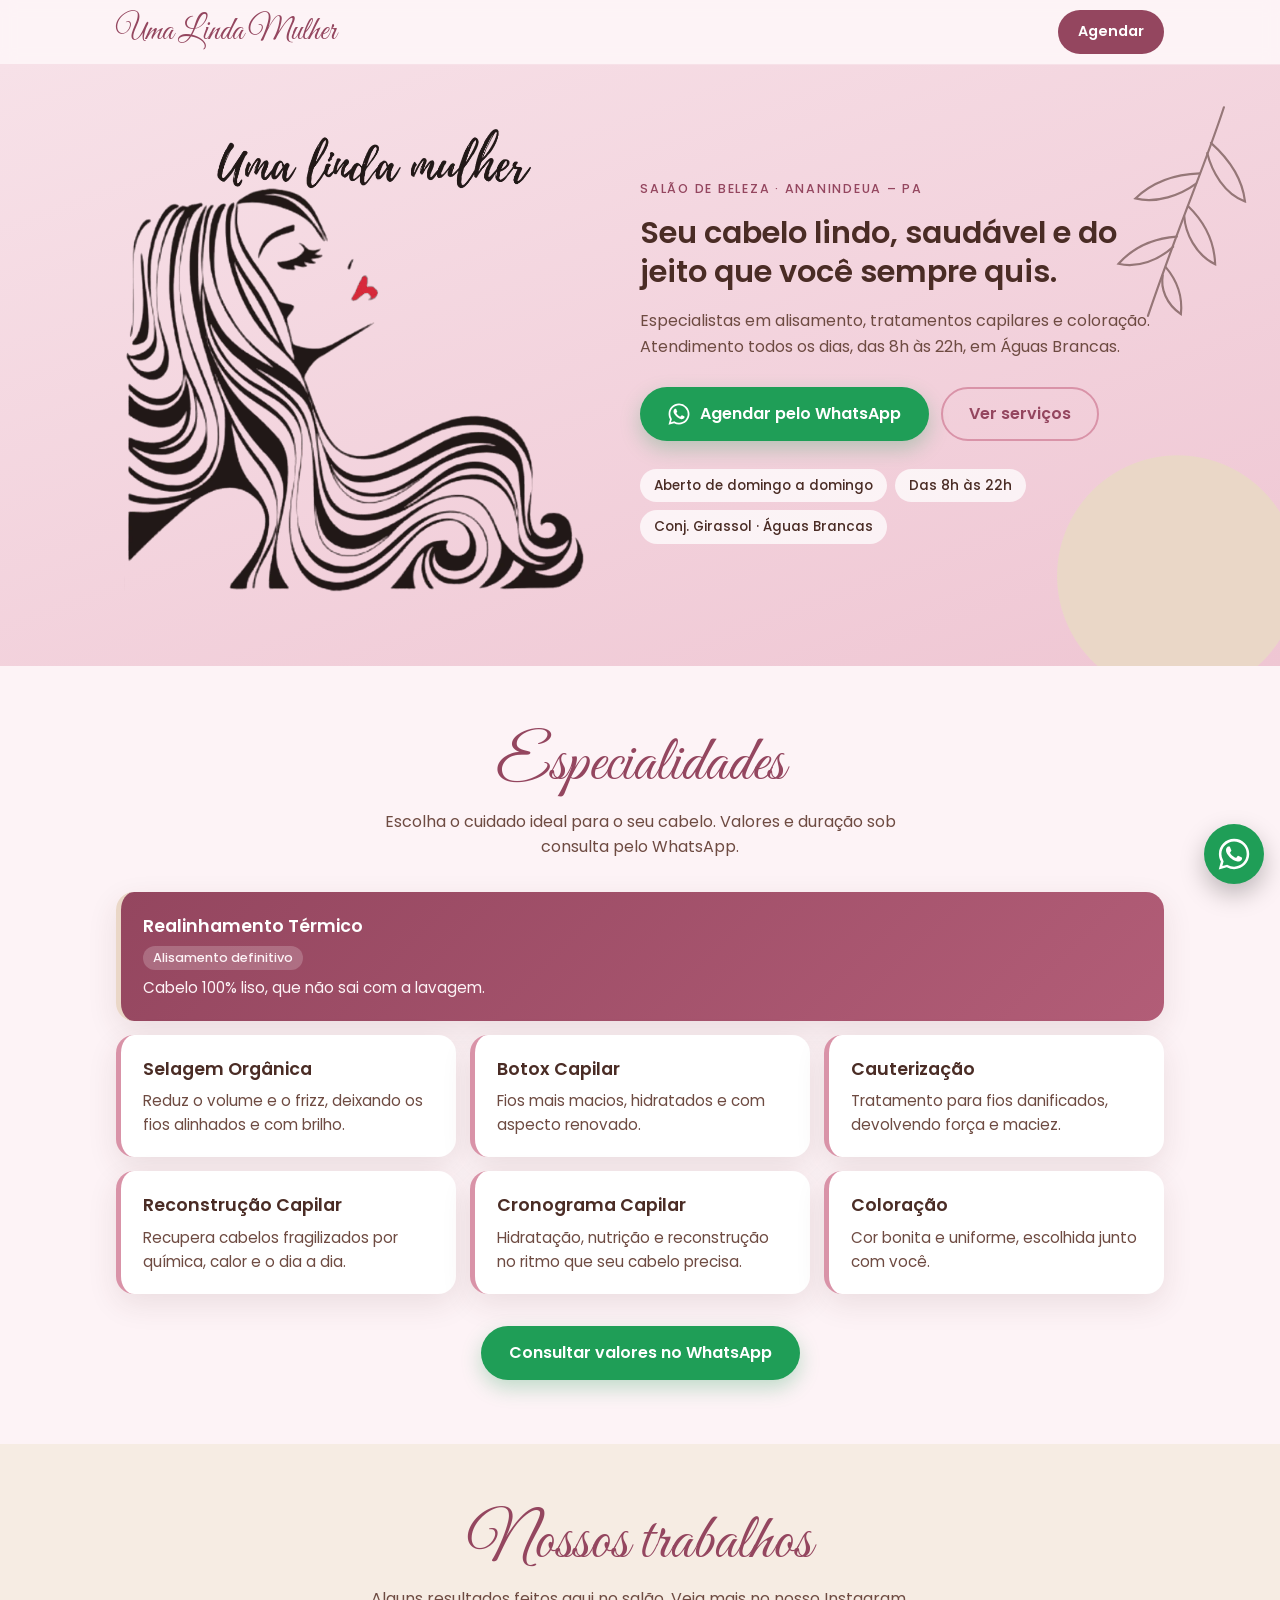
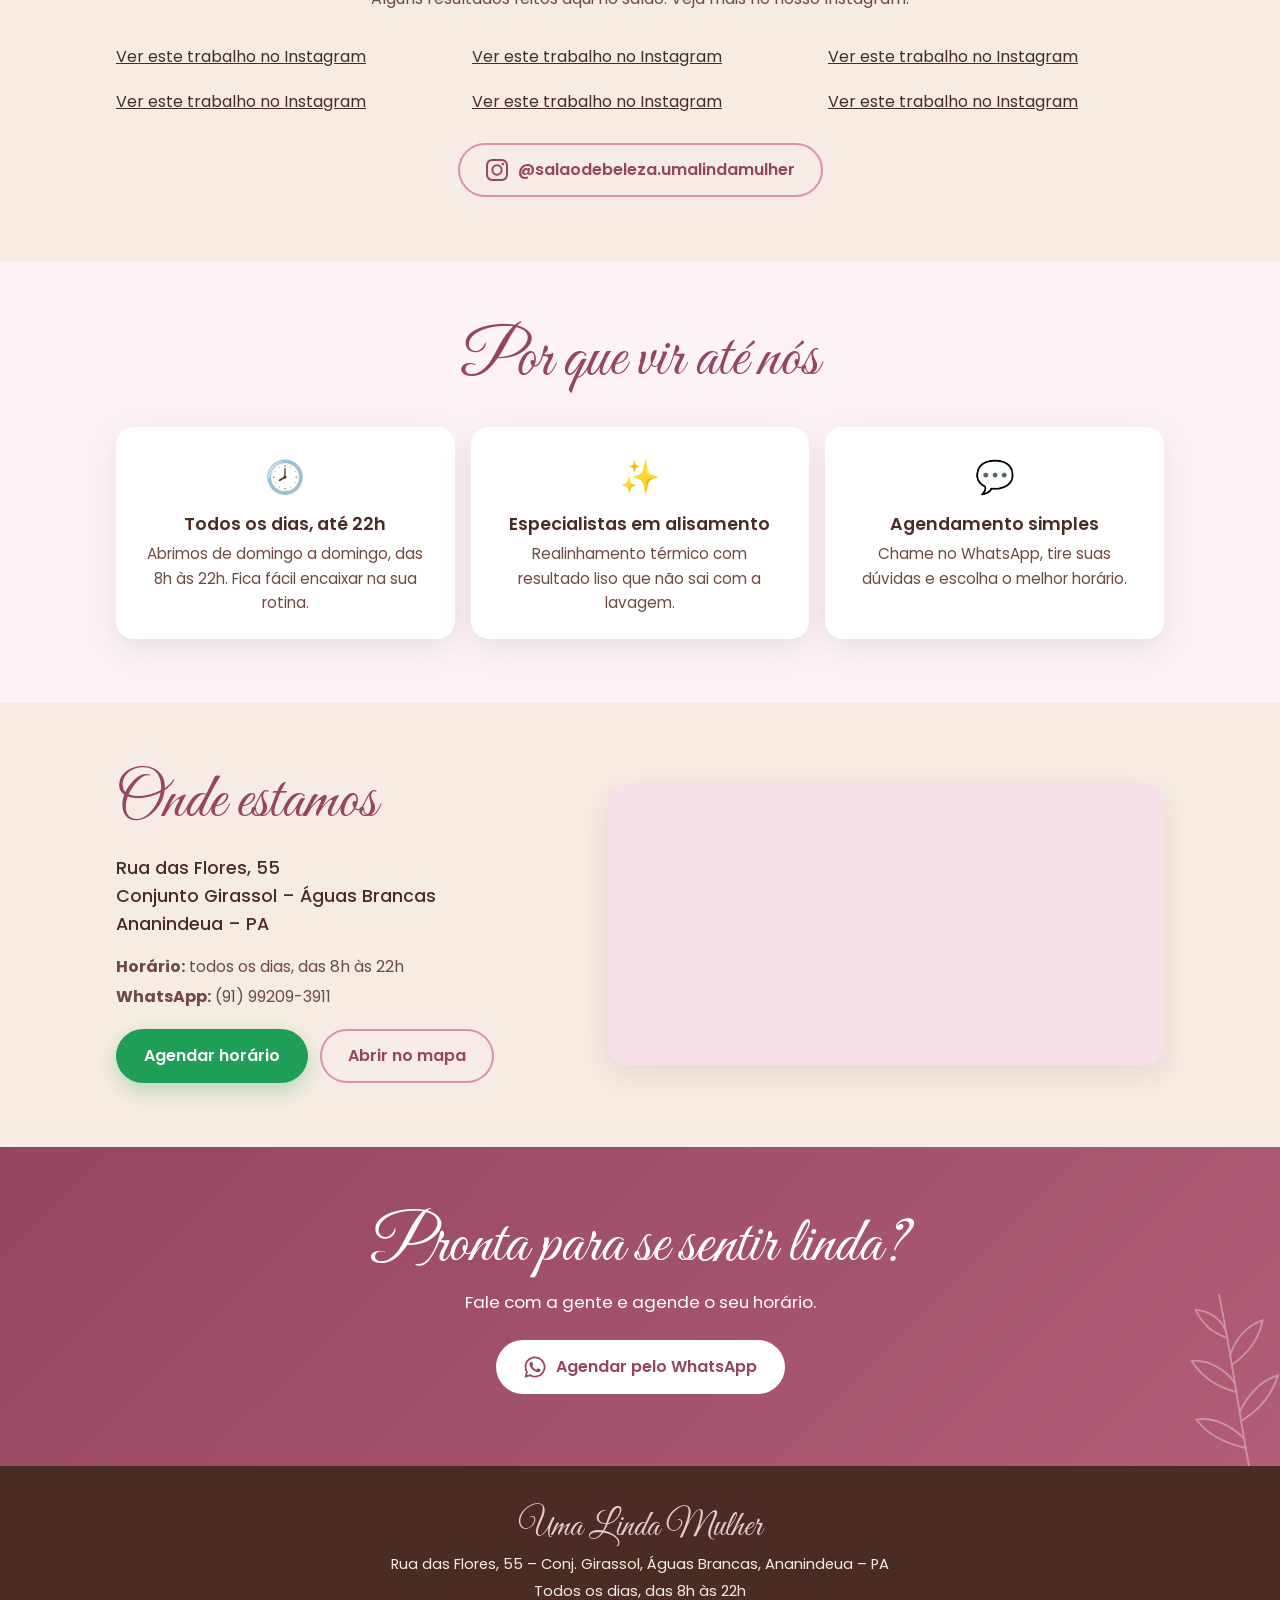
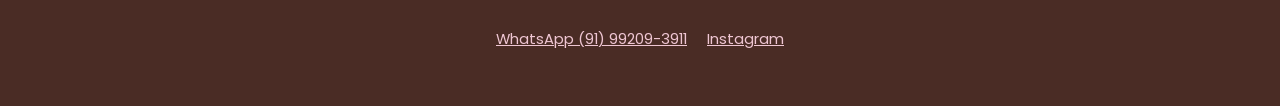
==== commit 2b506042: "feat: add salon logo to hero, favicon and share preview image Co-Authored-By: Claude Opus 5.5 <norep" ====
--- a/index.html
+++ b/index.html
@@ -6,12 +6,19 @@
   <title>Salão de Beleza Uma Linda Mulher | Ananindeua – PA</title>
   <meta name="description" content="Salão de Beleza Uma Linda Mulher em Águas Brancas, Ananindeua. Realinhamento térmico, selagem orgânica, botox, cauterização, reconstrução, cronograma capilar e coloração. Aberto todos os dias, das 8h às 22h.">
   <meta name="theme-color" content="#c9798f">
-  <link rel="icon" href="assets/favicon.svg" type="image/svg+xml">
+  <link rel="icon" href="assets/favicon.png" type="image/png">
+  <link rel="apple-touch-icon" href="assets/apple-touch-icon.png">
+  <link rel="preload" as="image" href="assets/logo.webp" type="image/webp">
 
   <meta property="og:type" content="website">
   <meta property="og:locale" content="pt_BR">
   <meta property="og:title" content="Salão de Beleza Uma Linda Mulher">
   <meta property="og:description" content="Cabelos lindos e bem cuidados em Ananindeua. Agende pelo WhatsApp — aberto todos os dias, das 8h às 22h.">
+  <meta property="og:url" content="https://equatorsoft.github.io/salao-uma-linda-mulher/">
+  <meta property="og:image" content="https://equatorsoft.github.io/salao-uma-linda-mulher/assets/og-image.jpg">
+  <meta property="og:image:width" content="1200">
+  <meta property="og:image:height" content="630">
+  <meta property="og:image:alt" content="Logo do Salão de Beleza Uma Linda Mulher">
 
   <link rel="preconnect" href="https://fonts.googleapis.com">
   <link rel="preconnect" href="https://fonts.gstatic.com" crossorigin>
@@ -32,6 +39,8 @@
       "addressCountry": "BR"
     },
     "openingHours": "Mo-Su 08:00-22:00",
+    "image": "https://equatorsoft.github.io/salao-uma-linda-mulher/assets/og-image.jpg",
+    "logo": "https://equatorsoft.github.io/salao-uma-linda-mulher/assets/logo.png",
     "sameAs": ["https://www.instagram.com/salaodebeleza.umalindamulher/"]
   }
   </script>
@@ -52,9 +61,14 @@
       <svg class="leaf leaf--hero-left" viewBox="0 0 120 220" aria-hidden="true"><use href="#leaf"/></svg>
       <svg class="leaf leaf--hero-right" viewBox="0 0 120 220" aria-hidden="true"><use href="#leaf"/></svg>
       <div class="container hero__inner">
+        <picture class="hero__logo">
+          <source srcset="assets/logo.webp" type="image/webp">
+          <img src="assets/logo.png" alt="Logo do Salão de Beleza Uma Linda Mulher" width="890" height="900" fetchpriority="high">
+        </picture>
+        <div class="hero__content">
         <p class="eyebrow">Salão de Beleza · Ananindeua – PA</p>
         <h1 class="hero__title">
-          <span class="script">Uma Linda Mulher</span>
+          <span class="visually-hidden">Salão de Beleza Uma Linda Mulher — </span>
           <span class="hero__subtitle">Seu cabelo lindo, saudável e do jeito que você sempre quis.</span>
         </h1>
         <p class="hero__text">Especialistas em alisamento, tratamentos capilares e coloração. Atendimento todos os dias, das 8h às 22h, em Águas Brancas.</p>
@@ -70,6 +84,7 @@
           <li>Das 8h às 22h</li>
           <li>Conj. Girassol · Águas Brancas</li>
         </ul>
+        </div>
       </div>
     </section>
 
--- a/styles.css
+++ b/styles.css
@@ -76,12 +76,14 @@
   position: relative; overflow: hidden;
   padding: 56px 0 64px;
   background:
-    radial-gradient(circle at 12% 18%, var(--nude) 0 90px, transparent 91px),
     radial-gradient(circle at 92% 85%, var(--nude) 0 120px, transparent 121px),
     linear-gradient(160deg, var(--rose-100), var(--rose-200));
   text-align: center;
 }
 .hero__inner { position: relative; z-index: 1; }
+.hero__logo { display: block; width: min(78%, 300px); margin: -16px auto 12px; }
+.hero__logo img { width: 100%; height: auto; }
+.visually-hidden { position: absolute; width: 1px; height: 1px; overflow: hidden; clip: rect(0 0 0 0); white-space: nowrap; }
 .eyebrow { margin: 0 0 8px; text-transform: uppercase; letter-spacing: .14em; font-size: .78rem; font-weight: 500; color: var(--rose-700); }
 .hero__title { margin: 0; font-weight: 400; }
 .hero__title .script { display: block; font-size: clamp(3.4rem, 13vw, 6.5rem); line-height: 1.05; color: var(--rose-700); }
@@ -204,8 +206,12 @@
   .reasons { grid-template-columns: repeat(3, 1fr); }
 }
 @media (min-width: 900px) {
-  .hero { padding: 96px 0 104px; }
-  .leaf--hero-left { width: 150px; left: 20px; }
+  .hero { padding: 64px 0 72px; text-align: left; }
+  .hero__inner { display: grid; grid-template-columns: 1fr 1.1fr; gap: 48px; align-items: center; }
+  .hero__logo { width: 100%; max-width: 460px; margin: 0 auto; }
+  .hero__subtitle, .hero__text { margin-left: 0; margin-right: 0; }
+  .hero__actions, .hero__badges { justify-content: flex-start; }
+  .leaf--hero-left { display: none; }
   .leaf--hero-right { width: 130px; right: 30px; }
   .services { grid-template-columns: repeat(3, 1fr); }
   .insta-posts { grid-auto-flow: row; grid-auto-columns: auto; grid-template-columns: repeat(3, 1fr); align-items: start; gap: 20px; margin: 0 0 28px; padding: 0; overflow: visible; }
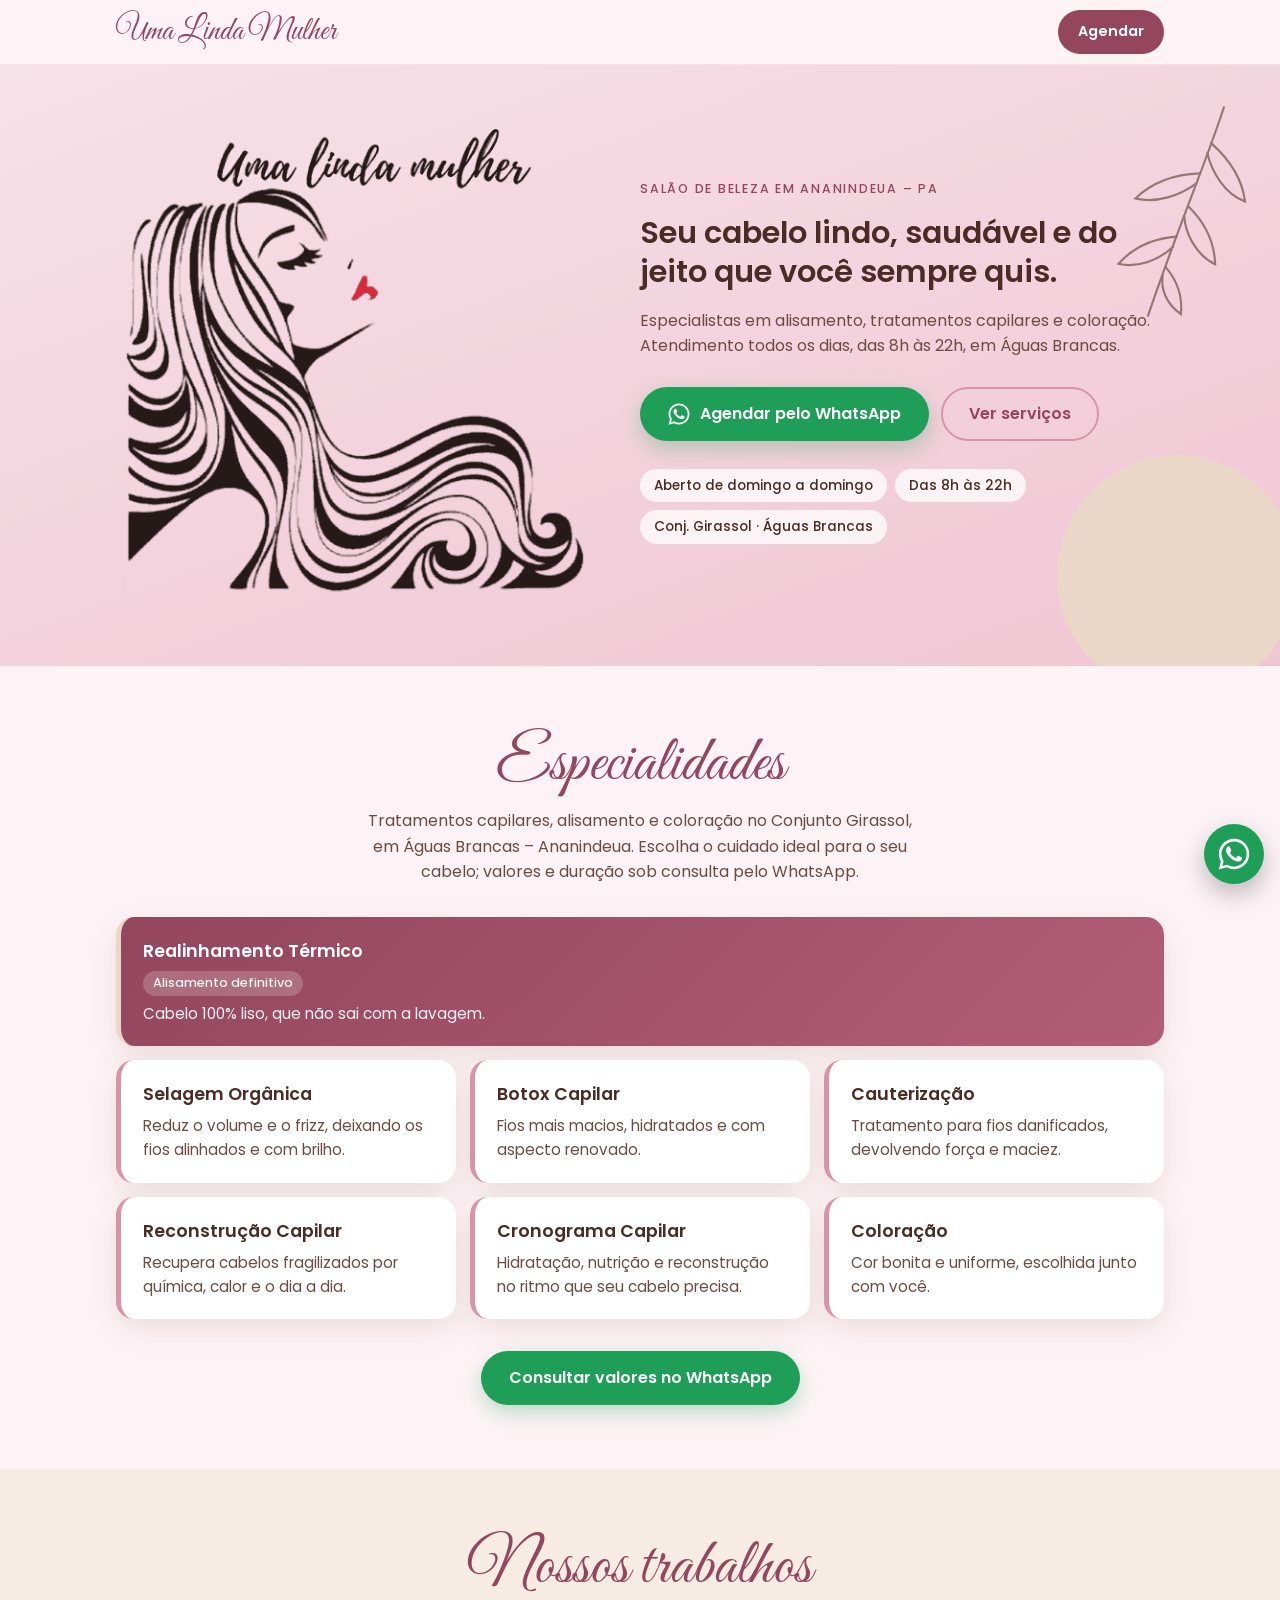
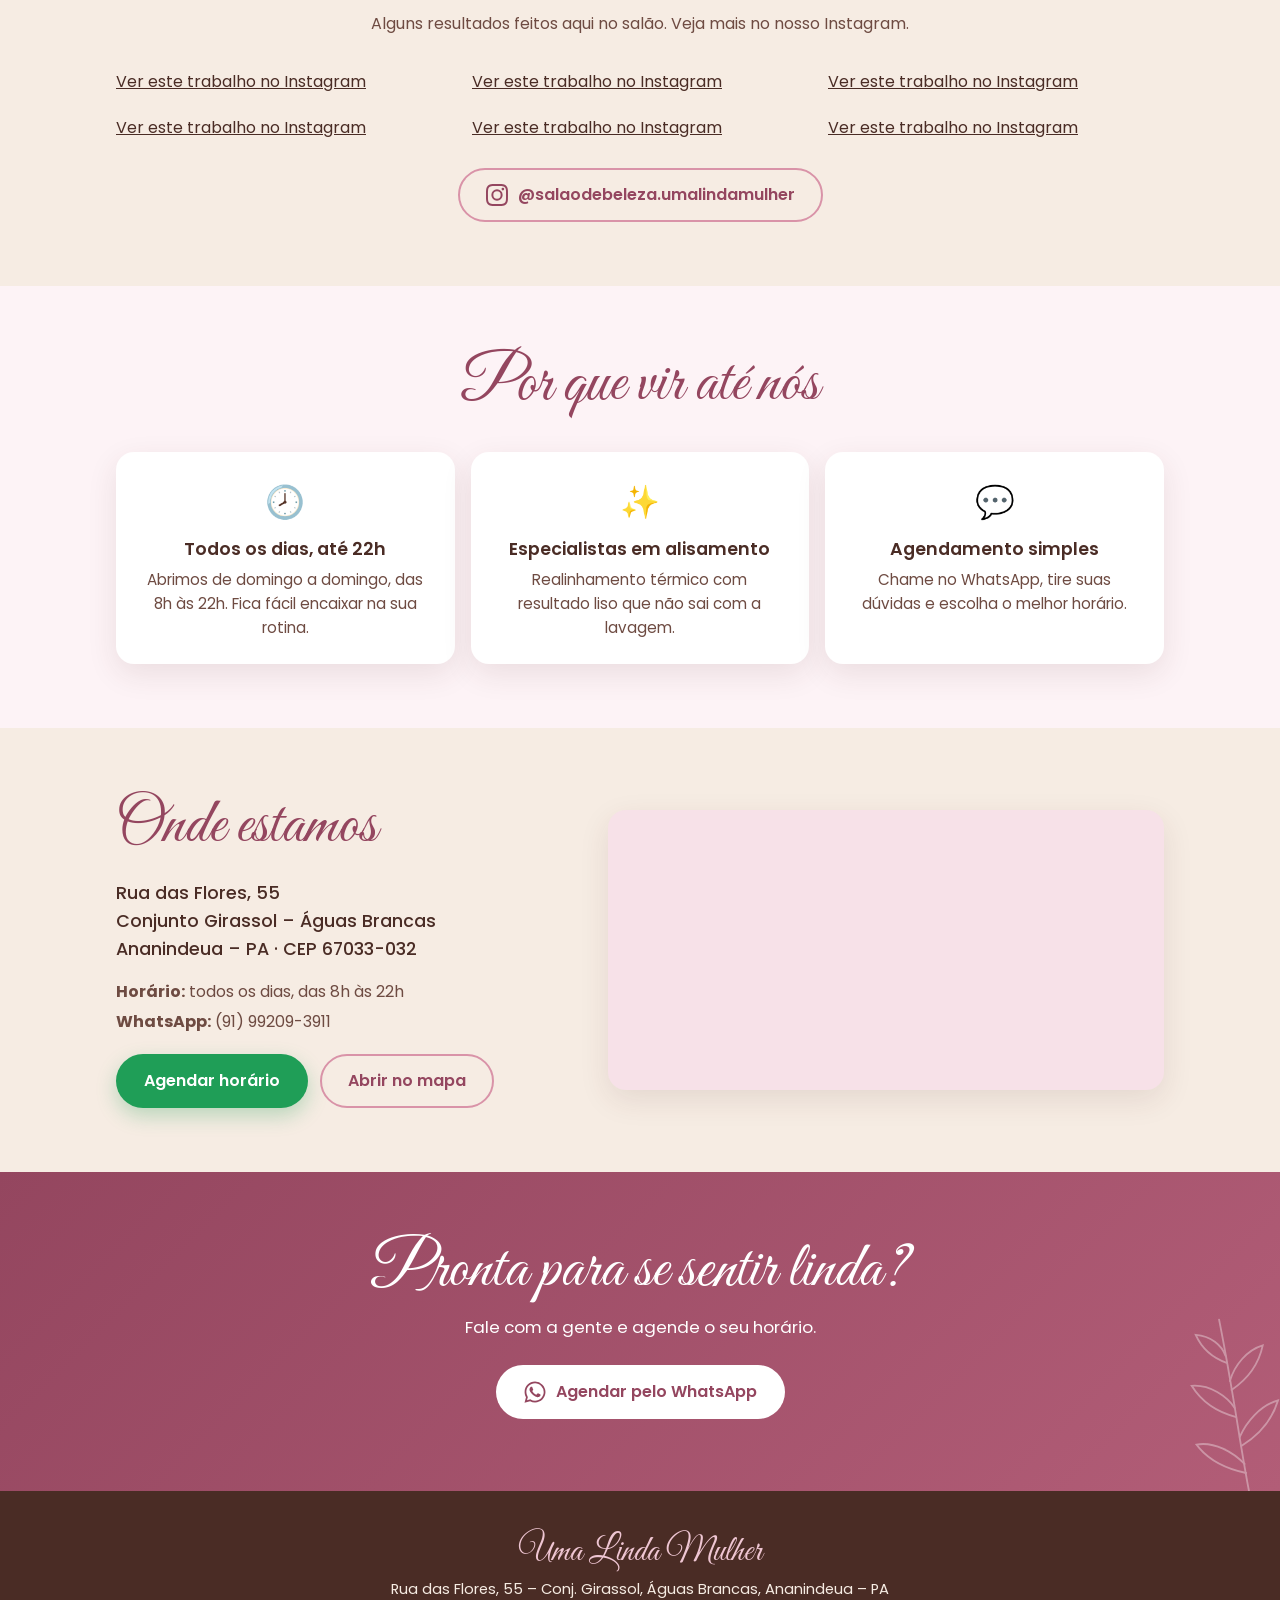
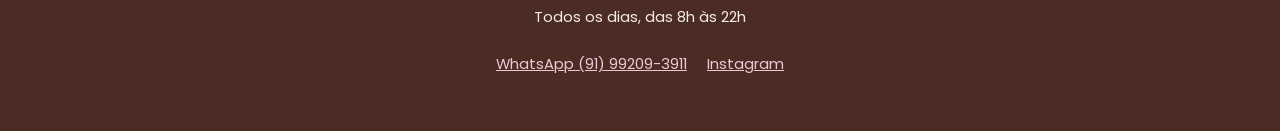
==== commit 9f931b3f: "feat: SEO improvements and lighter logo - Visible 'Salão de beleza em Ananindeua' in the h1 and loca" ====
--- a/index.html
+++ b/index.html
@@ -3,12 +3,13 @@
 <head>
   <meta charset="utf-8">
   <meta name="viewport" content="width=device-width, initial-scale=1">
-  <title>Salão de Beleza Uma Linda Mulher | Ananindeua – PA</title>
+  <title>Salão de Beleza em Ananindeua | Uma Linda Mulher – Águas Brancas</title>
   <meta name="description" content="Salão de Beleza Uma Linda Mulher em Águas Brancas, Ananindeua. Realinhamento térmico, selagem orgânica, botox, cauterização, reconstrução, cronograma capilar e coloração. Aberto todos os dias, das 8h às 22h.">
   <meta name="theme-color" content="#c9798f">
   <link rel="icon" href="assets/favicon.png" type="image/png">
   <link rel="apple-touch-icon" href="assets/apple-touch-icon.png">
-  <link rel="preload" as="image" href="assets/logo.webp" type="image/webp">
+  <link rel="canonical" href="https://equatorsoft.github.io/salao-uma-linda-mulher/">
+  <link rel="preload" as="image" href="assets/logo-480.png" imagesrcset="assets/logo-480.png 480w, assets/logo-920.png 890w" imagesizes="(min-width: 900px) 460px, 300px">
 
   <meta property="og:type" content="website">
   <meta property="og:locale" content="pt_BR">
@@ -22,7 +23,7 @@
 
   <link rel="preconnect" href="https://fonts.googleapis.com">
   <link rel="preconnect" href="https://fonts.gstatic.com" crossorigin>
-  <link href="https://fonts.googleapis.com/css2?family=Great+Vibes&family=Poppins:wght@300;400;500;600&display=swap" rel="stylesheet">
+  <link href="https://fonts.googleapis.com/css2?family=Great+Vibes&family=Poppins:wght@400;500;600&display=swap" rel="stylesheet">
   <link rel="stylesheet" href="styles.css">
 
   <script type="application/ld+json">
@@ -30,10 +31,15 @@
     "@context": "https://schema.org",
     "@type": "HairSalon",
     "name": "Salão de Beleza Uma Linda Mulher",
+    "url": "https://equatorsoft.github.io/salao-uma-linda-mulher/",
     "telephone": "+55 91 99209-3911",
+    "areaServed": { "@type": "City", "name": "Ananindeua" },
+    "hasMap": "https://www.google.com/maps/search/?api=1&query=Rua+das+Flores+55+Conjunto+Girassol+%C3%81guas+Brancas+Ananindeua+PA+67033-032",
+    "makesOffer": [{"@type": "Offer", "itemOffered": {"@type": "Service", "name": "Realinhamento térmico (alisamento definitivo)"}}, {"@type": "Offer", "itemOffered": {"@type": "Service", "name": "Selagem orgânica"}}, {"@type": "Offer", "itemOffered": {"@type": "Service", "name": "Botox capilar"}}, {"@type": "Offer", "itemOffered": {"@type": "Service", "name": "Cauterização"}}, {"@type": "Offer", "itemOffered": {"@type": "Service", "name": "Reconstrução capilar"}}, {"@type": "Offer", "itemOffered": {"@type": "Service", "name": "Cronograma capilar"}}, {"@type": "Offer", "itemOffered": {"@type": "Service", "name": "Coloração"}}],
     "address": {
       "@type": "PostalAddress",
       "streetAddress": "Rua das Flores, 55 – Conjunto Girassol, Águas Brancas",
+      "postalCode": "67033-032",
       "addressLocality": "Ananindeua",
       "addressRegion": "PA",
       "addressCountry": "BR"
@@ -62,13 +68,11 @@
       <svg class="leaf leaf--hero-right" viewBox="0 0 120 220" aria-hidden="true"><use href="#leaf"/></svg>
       <div class="container hero__inner">
         <picture class="hero__logo">
-          <source srcset="assets/logo.webp" type="image/webp">
-          <img src="assets/logo.png" alt="Logo do Salão de Beleza Uma Linda Mulher" width="890" height="900" fetchpriority="high">
+          <img src="assets/logo-480.png" srcset="assets/logo-480.png 480w, assets/logo-920.png 890w" sizes="(min-width: 900px) 460px, 300px" alt="Logo do Salão de Beleza Uma Linda Mulher" width="480" height="485" fetchpriority="high">
         </picture>
         <div class="hero__content">
-        <p class="eyebrow">Salão de Beleza · Ananindeua – PA</p>
         <h1 class="hero__title">
-          <span class="visually-hidden">Salão de Beleza Uma Linda Mulher — </span>
+          <span class="eyebrow">Salão de beleza em Ananindeua – PA</span>
           <span class="hero__subtitle">Seu cabelo lindo, saudável e do jeito que você sempre quis.</span>
         </h1>
         <p class="hero__text">Especialistas em alisamento, tratamentos capilares e coloração. Atendimento todos os dias, das 8h às 22h, em Águas Brancas.</p>
@@ -92,7 +96,7 @@
     <section class="section" id="servicos">
       <div class="container">
         <h2 class="section__title"><span class="script">Especialidades</span></h2>
-        <p class="section__lead">Escolha o cuidado ideal para o seu cabelo. Valores e duração sob consulta pelo WhatsApp.</p>
+        <p class="section__lead">Tratamentos capilares, alisamento e coloração no Conjunto Girassol, em Águas Brancas – Ananindeua. Escolha o cuidado ideal para o seu cabelo; valores e duração sob consulta pelo WhatsApp.</p>
         <ul class="services">
           <li class="service service--featured">
             <h3>Realinhamento Térmico</h3>
@@ -185,13 +189,13 @@
           <address>
             Rua das Flores, 55<br>
             Conjunto Girassol – Águas Brancas<br>
-            Ananindeua – PA
+            Ananindeua – PA · CEP 67033-032
           </address>
           <p class="hours"><strong>Horário:</strong> todos os dias, das 8h às 22h</p>
           <p class="hours"><strong>WhatsApp:</strong> (91) 99209-3911</p>
           <div class="location__actions">
             <a class="btn btn--primary js-whatsapp" href="#" data-origin="localizacao">Agendar horário</a>
-            <a class="btn btn--ghost" href="https://www.google.com/maps/search/?api=1&amp;query=Rua+das+Flores+55+Conjunto+Girassol+%C3%81guas+Brancas+Ananindeua+PA" target="_blank" rel="noopener">Abrir no mapa</a>
+            <a class="btn btn--ghost" href="https://www.google.com/maps/search/?api=1&amp;query=Rua+das+Flores+55+Conjunto+Girassol+%C3%81guas+Brancas+Ananindeua+PA+67033-032" target="_blank" rel="noopener">Abrir no mapa</a>
           </div>
         </div>
         <div class="location__map">
--- a/styles.css
+++ b/styles.css
@@ -83,8 +83,7 @@
 .hero__inner { position: relative; z-index: 1; }
 .hero__logo { display: block; width: min(78%, 300px); margin: -16px auto 12px; }
 .hero__logo img { width: 100%; height: auto; }
-.visually-hidden { position: absolute; width: 1px; height: 1px; overflow: hidden; clip: rect(0 0 0 0); white-space: nowrap; }
-.eyebrow { margin: 0 0 8px; text-transform: uppercase; letter-spacing: .14em; font-size: .78rem; font-weight: 500; color: var(--rose-700); }
+.eyebrow { display: block; margin: 0 0 8px; text-transform: uppercase; letter-spacing: .14em; font-size: .78rem; font-weight: 500; color: var(--rose-700); }
 .hero__title { margin: 0; font-weight: 400; }
 .hero__title .script { display: block; font-size: clamp(3.4rem, 13vw, 6.5rem); line-height: 1.05; color: var(--rose-700); }
 .hero__subtitle { display: block; margin-top: 14px; font-size: clamp(1.25rem, 4.6vw, 1.9rem); font-weight: 600; line-height: 1.3; color: var(--brown); max-width: 640px; margin-left: auto; margin-right: auto; }
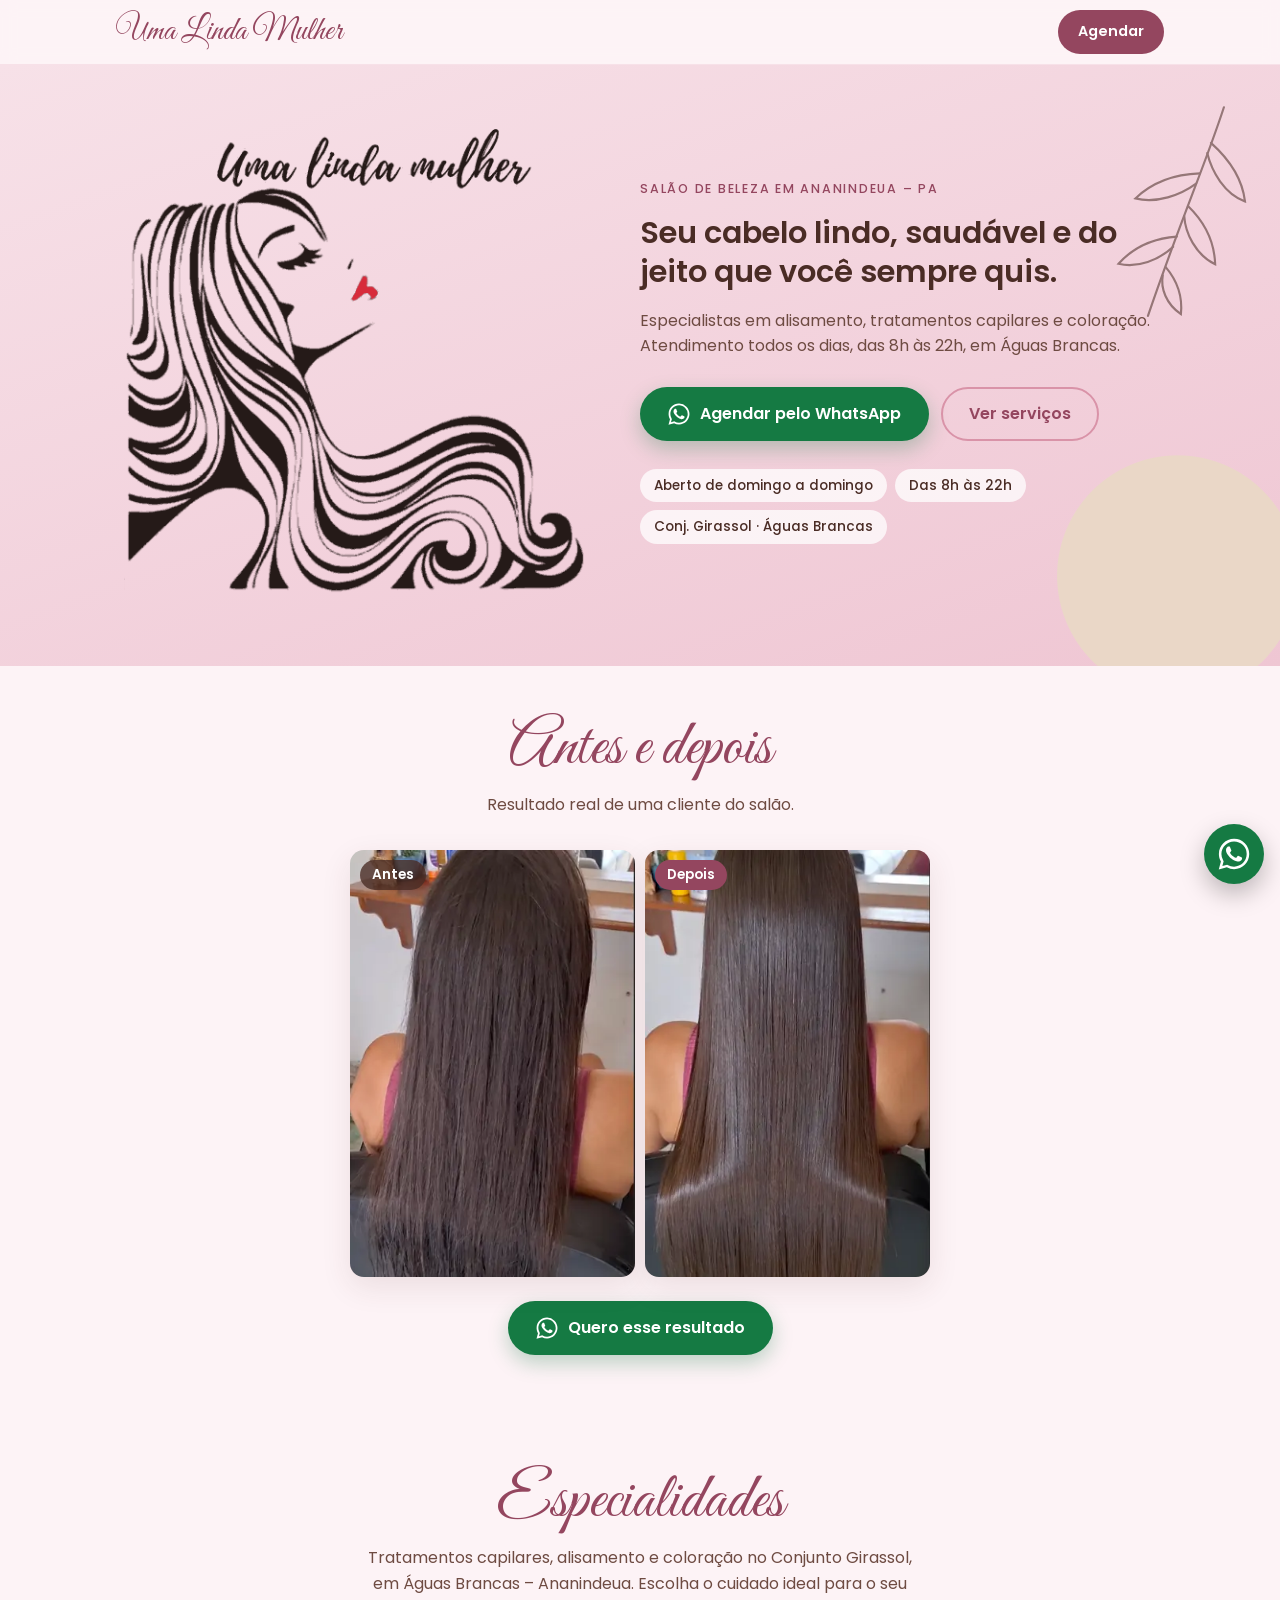
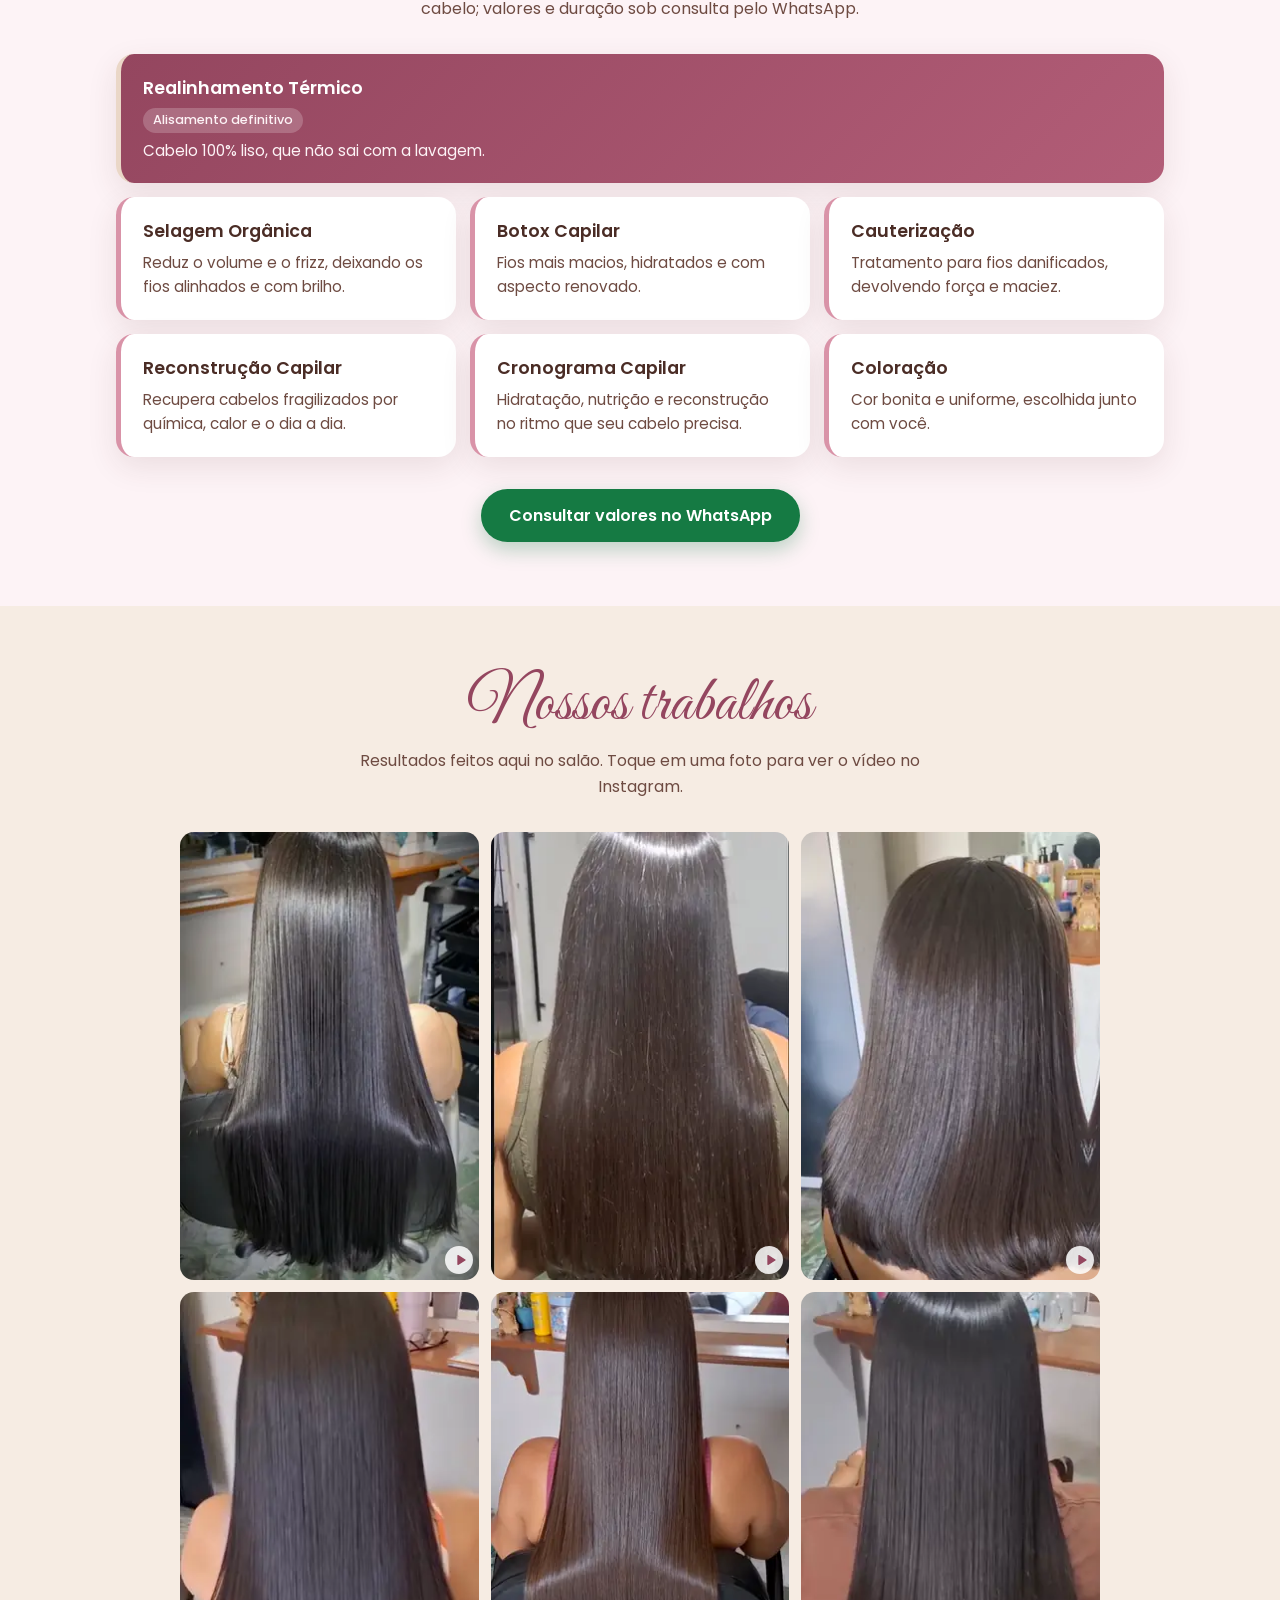
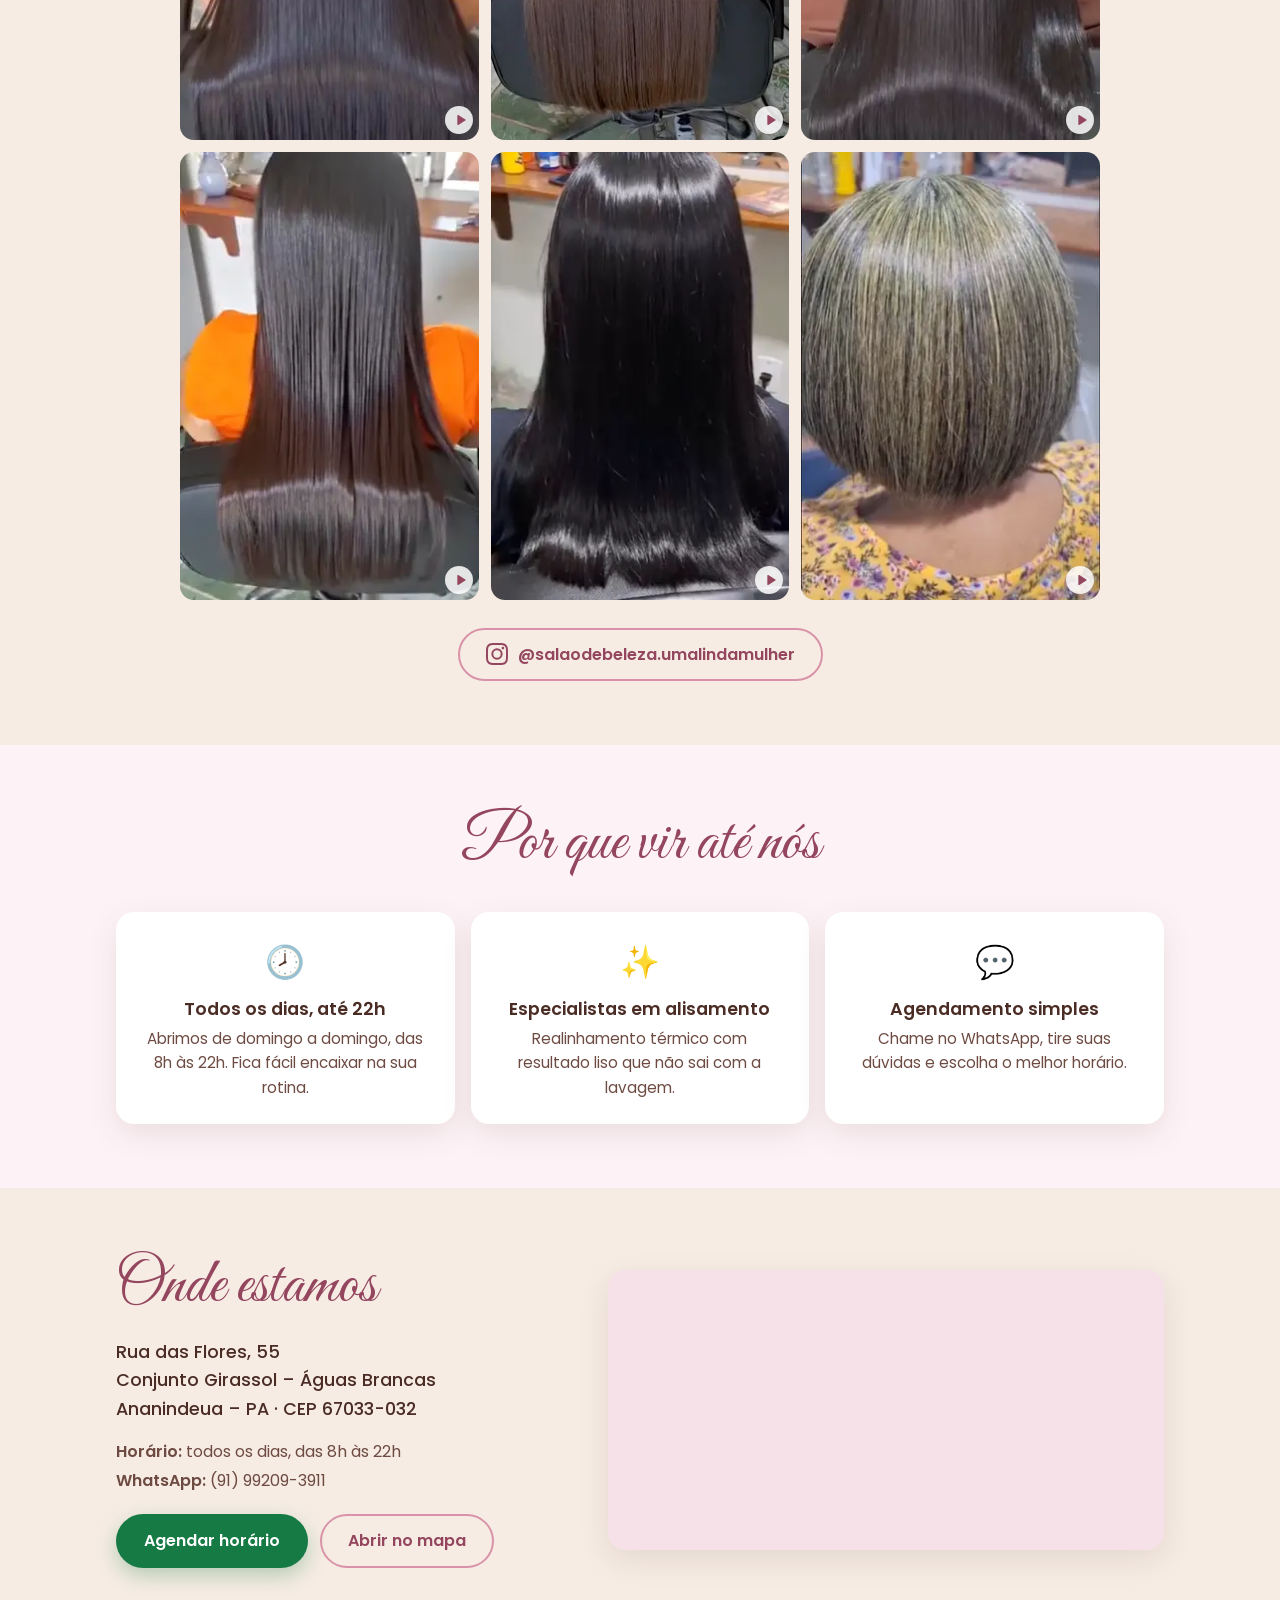
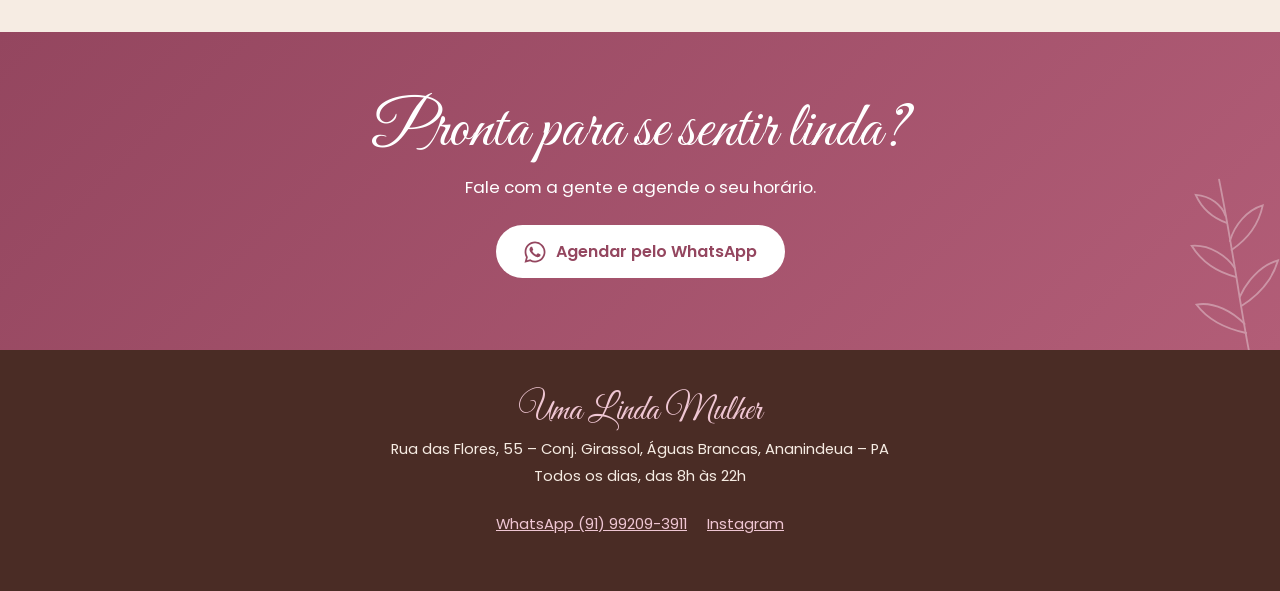
==== commit 9f91db20: "feat: before/after, photo gallery, campaign-aware WhatsApp message, self-hosted fonts - Before/after" ====
--- a/index.html
+++ b/index.html
@@ -9,7 +9,7 @@
   <link rel="icon" href="assets/favicon.png" type="image/png">
   <link rel="apple-touch-icon" href="assets/apple-touch-icon.png">
   <link rel="canonical" href="https://equatorsoft.github.io/salao-uma-linda-mulher/">
-  <link rel="preload" as="image" href="assets/logo-480.png" imagesrcset="assets/logo-480.png 480w, assets/logo-920.png 890w" imagesizes="(min-width: 900px) 460px, 300px">
+  <link rel="preload" as="image" fetchpriority="high" href="assets/logo-480.png" imagesrcset="assets/logo-480.png 480w, assets/logo-920.png 890w" imagesizes="(min-width: 900px) 460px, 300px">
 
   <meta property="og:type" content="website">
   <meta property="og:locale" content="pt_BR">
@@ -21,9 +21,8 @@
   <meta property="og:image:height" content="630">
   <meta property="og:image:alt" content="Logo do Salão de Beleza Uma Linda Mulher">
 
-  <link rel="preconnect" href="https://fonts.googleapis.com">
-  <link rel="preconnect" href="https://fonts.gstatic.com" crossorigin>
-  <link href="https://fonts.googleapis.com/css2?family=Great+Vibes&family=Poppins:wght@400;500;600&display=swap" rel="stylesheet">
+  <link rel="preload" href="assets/fonts/poppins-600-latin.woff2" as="font" type="font/woff2" crossorigin>
+  <link rel="preload" href="assets/fonts/poppins-400-latin.woff2" as="font" type="font/woff2" crossorigin>
   <link rel="stylesheet" href="styles.css">
 
   <script type="application/ld+json">
@@ -92,6 +91,30 @@
       </div>
     </section>
 
+    <!-- ANTES E DEPOIS -->
+    <section class="section section--compact" id="antes-depois">
+      <div class="container">
+        <h2 class="section__title"><span class="script">Antes e depois</span></h2>
+        <p class="section__lead">Resultado real de uma cliente do salão.</p>
+        <div class="ba">
+          <figure class="ba__item">
+            <img src="assets/trabalhos/antes-360.webp" srcset="assets/trabalhos/antes-360.webp 360w, assets/trabalhos/antes-720.webp 720w" sizes="(min-width: 900px) 280px, 45vw" width="360" height="540" decoding="async" alt="Antes: cabelo longo castanho, sem brilho e com frizz">
+            <figcaption>Antes</figcaption>
+          </figure>
+          <figure class="ba__item">
+            <img src="assets/trabalhos/depois-360.webp" srcset="assets/trabalhos/depois-360.webp 360w, assets/trabalhos/depois-720.webp 720w" sizes="(min-width: 900px) 280px, 45vw" width="360" height="540" decoding="async" alt="Depois: o mesmo cabelo liso, alinhado e com brilho">
+            <figcaption class="ba__after">Depois</figcaption>
+          </figure>
+        </div>
+        <div class="center">
+          <a class="btn btn--primary js-whatsapp" href="#" data-origin="antes-depois">
+            <svg class="icon" aria-hidden="true"><use href="#icon-whatsapp"/></svg>
+            Quero esse resultado
+          </a>
+        </div>
+      </div>
+    </section>
+
     <!-- SERVIÇOS -->
     <section class="section" id="servicos">
       <div class="container">
@@ -138,17 +161,47 @@
     <section class="section section--tint" id="trabalhos">
       <div class="container">
         <h2 class="section__title"><span class="script">Nossos trabalhos</span></h2>
-        <p class="section__lead">Alguns resultados feitos aqui no salão. Veja mais no nosso Instagram.</p>
-        <!-- Os posts vêm de config.js (instagramPosts). Sem posts configurados, mostra o cartão abaixo. -->
-        <section class="insta-posts" id="insta-posts" aria-label="Vídeos do Instagram" hidden></section>
-        <p class="insta-hint" id="insta-hint" hidden>Arraste para o lado para ver mais →</p>
-        <a class="insta-card" id="insta-card" href="https://www.instagram.com/salaodebeleza.umalindamulher/" target="_blank" rel="noopener">
-          <svg class="insta-card__icon" aria-hidden="true"><use href="#icon-instagram"/></svg>
-          <span class="insta-card__title">Veja antes e depois no nosso Instagram</span>
-          <span class="insta-card__text">Alisamentos, tratamentos e colorações feitos aqui no salão.</span>
-          <span class="insta-card__handle">@salaodebeleza.umalindamulher →</span>
-        </a>
-        <div class="center insta-more" id="insta-more" hidden>
+        <p class="section__lead">Resultados feitos aqui no salão. Toque em uma foto para ver o vídeo no Instagram.</p>
+        <!-- Cada foto abre o reel correspondente. Imagens em assets/trabalhos/ (300 e 600 px de largura). -->
+        <div class="works">
+          <a class="work js-instagram" data-origin="galeria-1" href="https://www.instagram.com/reel/DDRsvZ9RVHE/" target="_blank" rel="noopener">
+            <img src="assets/trabalhos/trabalho-1-300.webp" srcset="assets/trabalhos/trabalho-1-300.webp 300w, assets/trabalhos/trabalho-1-600.webp 600w" sizes="(min-width: 900px) 300px, 31vw" width="300" height="450" loading="lazy" decoding="async" alt="Cabelo longo, liso e preto — resultado do salão Uma Linda Mulher. Ver vídeo no Instagram">
+            <span class="work__play" aria-hidden="true"><svg><use href="#icon-play"/></svg></span>
+          </a>
+          <a class="work js-instagram" data-origin="galeria-2" href="https://www.instagram.com/reel/DQobnqfjnbQ/" target="_blank" rel="noopener">
+            <img src="assets/trabalhos/trabalho-2-300.webp" srcset="assets/trabalhos/trabalho-2-300.webp 300w, assets/trabalhos/trabalho-2-600.webp 600w" sizes="(min-width: 900px) 300px, 31vw" width="300" height="450" loading="lazy" decoding="async" alt="Cabelo longo, liso e castanho-escuro — resultado do salão Uma Linda Mulher. Ver vídeo no Instagram">
+            <span class="work__play" aria-hidden="true"><svg><use href="#icon-play"/></svg></span>
+          </a>
+          <a class="work js-instagram" data-origin="galeria-3" href="https://www.instagram.com/reel/DJucCrsR6CT/" target="_blank" rel="noopener">
+            <img src="assets/trabalhos/trabalho-3-300.webp" srcset="assets/trabalhos/trabalho-3-300.webp 300w, assets/trabalhos/trabalho-3-600.webp 600w" sizes="(min-width: 900px) 300px, 31vw" width="300" height="450" loading="lazy" decoding="async" alt="Cabelo na altura dos ombros, liso e castanho-escuro — resultado do salão Uma Linda Mulher. Ver vídeo no Instagram">
+            <span class="work__play" aria-hidden="true"><svg><use href="#icon-play"/></svg></span>
+          </a>
+          <a class="work js-instagram" data-origin="galeria-4" href="https://www.instagram.com/reel/DFnG4ULxHnT/" target="_blank" rel="noopener">
+            <img src="assets/trabalhos/trabalho-4-300.webp" srcset="assets/trabalhos/trabalho-4-300.webp 300w, assets/trabalhos/trabalho-4-600.webp 600w" sizes="(min-width: 900px) 300px, 31vw" width="300" height="450" loading="lazy" decoding="async" alt="Cabelo longo, liso e castanho-escuro — resultado do salão Uma Linda Mulher. Ver vídeo no Instagram">
+            <span class="work__play" aria-hidden="true"><svg><use href="#icon-play"/></svg></span>
+          </a>
+          <a class="work js-instagram" data-origin="galeria-5" href="https://www.instagram.com/reel/DDMrAnTxOKB/" target="_blank" rel="noopener">
+            <img src="assets/trabalhos/trabalho-5-300.webp" srcset="assets/trabalhos/trabalho-5-300.webp 300w, assets/trabalhos/trabalho-5-600.webp 600w" sizes="(min-width: 900px) 300px, 31vw" width="300" height="450" loading="lazy" decoding="async" alt="Cabelo longo, liso e castanho — resultado do salão Uma Linda Mulher. Ver vídeo no Instagram">
+            <span class="work__play" aria-hidden="true"><svg><use href="#icon-play"/></svg></span>
+          </a>
+          <a class="work js-instagram" data-origin="galeria-6" href="https://www.instagram.com/reel/DC2MonDxo1e/" target="_blank" rel="noopener">
+            <img src="assets/trabalhos/trabalho-6-300.webp" srcset="assets/trabalhos/trabalho-6-300.webp 300w, assets/trabalhos/trabalho-6-600.webp 600w" sizes="(min-width: 900px) 300px, 31vw" width="300" height="450" loading="lazy" decoding="async" alt="Cabelo longo, liso e preto com brilho — resultado do salão Uma Linda Mulher. Ver vídeo no Instagram">
+            <span class="work__play" aria-hidden="true"><svg><use href="#icon-play"/></svg></span>
+          </a>
+          <a class="work js-instagram" data-origin="galeria-7" href="https://www.instagram.com/reel/DBJ8f-HS6LQ/" target="_blank" rel="noopener">
+            <img src="assets/trabalhos/trabalho-7-300.webp" srcset="assets/trabalhos/trabalho-7-300.webp 300w, assets/trabalhos/trabalho-7-600.webp 600w" sizes="(min-width: 900px) 300px, 31vw" width="300" height="450" loading="lazy" decoding="async" alt="Cabelo longo, liso e castanho-escuro — resultado do salão Uma Linda Mulher. Ver vídeo no Instagram">
+            <span class="work__play" aria-hidden="true"><svg><use href="#icon-play"/></svg></span>
+          </a>
+          <a class="work js-instagram" data-origin="galeria-8" href="https://www.instagram.com/reel/DAQuQN-Rt9e/" target="_blank" rel="noopener">
+            <img src="assets/trabalhos/trabalho-8-300.webp" srcset="assets/trabalhos/trabalho-8-300.webp 300w, assets/trabalhos/trabalho-8-600.webp 600w" sizes="(min-width: 900px) 300px, 31vw" width="300" height="450" loading="lazy" decoding="async" alt="Cabelo médio, liso e preto — resultado do salão Uma Linda Mulher. Ver vídeo no Instagram">
+            <span class="work__play" aria-hidden="true"><svg><use href="#icon-play"/></svg></span>
+          </a>
+          <a class="work js-instagram" data-origin="galeria-9" href="https://www.instagram.com/reel/C8PJS0gRPyd/" target="_blank" rel="noopener">
+            <img src="assets/trabalhos/trabalho-9-300.webp" srcset="assets/trabalhos/trabalho-9-300.webp 300w, assets/trabalhos/trabalho-9-600.webp 600w" sizes="(min-width: 900px) 300px, 31vw" width="300" height="450" loading="lazy" decoding="async" alt="Cabelo curto com mechas claras — resultado do salão Uma Linda Mulher. Ver vídeo no Instagram">
+            <span class="work__play" aria-hidden="true"><svg><use href="#icon-play"/></svg></span>
+          </a>
+        </div>
+        <div class="center">
           <a class="btn btn--ghost" href="https://www.instagram.com/salaodebeleza.umalindamulher/" target="_blank" rel="noopener">
             <svg class="icon" aria-hidden="true"><use href="#icon-instagram"/></svg>
             @salaodebeleza.umalindamulher
@@ -246,6 +299,7 @@
         <path d="M60 58 C46 50 36 38 32 22 C48 26 58 38 60 50"/>
       </g>
     </symbol>
+    <symbol id="icon-play" viewBox="0 0 24 24"><path fill="currentColor" d="M8 5.5v13a1 1 0 0 0 1.5.86l10.5-6.5a1 1 0 0 0 0-1.72L9.5 4.64A1 1 0 0 0 8 5.5z"/></symbol>
     <symbol id="icon-whatsapp" viewBox="0 0 24 24">
       <path fill="currentColor" d="M17.47 14.38c-.3-.15-1.76-.87-2.03-.97-.27-.1-.47-.15-.67.15-.2.3-.77.97-.94 1.17-.17.2-.35.22-.65.07-.3-.15-1.26-.46-2.4-1.48-.89-.79-1.49-1.77-1.66-2.07-.17-.3-.02-.46.13-.61.13-.13.3-.35.45-.52.15-.17.2-.3.3-.5.1-.2.05-.37-.02-.52-.08-.15-.67-1.61-.92-2.21-.24-.58-.49-.5-.67-.51h-.57c-.2 0-.52.07-.79.37-.27.3-1.04 1.02-1.04 2.48s1.07 2.88 1.21 3.08c.15.2 2.1 3.2 5.08 4.49.71.31 1.26.49 1.69.62.71.23 1.36.2 1.87.12.57-.09 1.76-.72 2.01-1.41.25-.69.25-1.29.17-1.41-.07-.12-.27-.2-.57-.35zM12.04 21.5h-.01a9.45 9.45 0 0 1-4.82-1.32l-.35-.21-3.58.94.96-3.49-.23-.36a9.44 9.44 0 0 1-1.45-5.03c0-5.22 4.25-9.47 9.48-9.47 2.53 0 4.91.99 6.7 2.78a9.4 9.4 0 0 1 2.77 6.7c0 5.22-4.25 9.46-9.47 9.46zm8.06-17.53A11.32 11.32 0 0 0 12.04.63C5.77.63.66 5.73.66 12.01c0 2 .52 3.96 1.52 5.69L.57 23.6l6.04-1.58a11.36 11.36 0 0 0 5.43 1.38h.01c6.27 0 11.38-5.1 11.38-11.38 0-3.04-1.18-5.9-3.33-8.05z"/>
     </symbol>
--- a/styles.css
+++ b/styles.css
@@ -1,3 +1,24 @@
+@font-face {
+  font-family: "Great Vibes"; font-style: normal; font-weight: 400; font-display: swap;
+  src: url("assets/fonts/great-vibes-400-latin.woff2") format("woff2");
+  unicode-range: U+0000-00FF, U+0131, U+0152-0153, U+02BB-02BC, U+02C6, U+02DA, U+02DC, U+0304, U+0308, U+0329, U+2000-206F, U+20AC, U+2122, U+2191, U+2193, U+2212, U+2215, U+FEFF, U+FFFD;
+}
+@font-face {
+  font-family: "Poppins"; font-style: normal; font-weight: 400; font-display: swap;
+  src: url("assets/fonts/poppins-400-latin.woff2") format("woff2");
+  unicode-range: U+0000-00FF, U+0131, U+0152-0153, U+02BB-02BC, U+02C6, U+02DA, U+02DC, U+0304, U+0308, U+0329, U+2000-206F, U+20AC, U+2122, U+2191, U+2193, U+2212, U+2215, U+FEFF, U+FFFD;
+}
+@font-face {
+  font-family: "Poppins"; font-style: normal; font-weight: 500; font-display: swap;
+  src: url("assets/fonts/poppins-500-latin.woff2") format("woff2");
+  unicode-range: U+0000-00FF, U+0131, U+0152-0153, U+02BB-02BC, U+02C6, U+02DA, U+02DC, U+0304, U+0308, U+0329, U+2000-206F, U+20AC, U+2122, U+2191, U+2193, U+2212, U+2215, U+FEFF, U+FFFD;
+}
+@font-face {
+  font-family: "Poppins"; font-style: normal; font-weight: 600; font-display: swap;
+  src: url("assets/fonts/poppins-600-latin.woff2") format("woff2");
+  unicode-range: U+0000-00FF, U+0131, U+0152-0153, U+02BB-02BC, U+02C6, U+02DA, U+02DC, U+0304, U+0308, U+0329, U+2000-206F, U+20AC, U+2122, U+2191, U+2193, U+2212, U+2215, U+FEFF, U+FFFD;
+}
+
 :root {
   --rose-50: #fdf3f6;
   --rose-100: #f7e1e8;
@@ -10,7 +31,7 @@
   --brown: #4a2c25;
   --brown-soft: #6e4b42;
   --white: #ffffff;
-  --whatsapp: #1f9e57;
+  --whatsapp: #157a43;
   --radius: 18px;
   --shadow: 0 10px 30px rgba(74, 44, 37, 0.10);
   --font-script: "Great Vibes", "Brush Script MT", cursive;
@@ -53,8 +74,8 @@
 }
 .btn:hover { transform: translateY(-1px); }
 .btn:focus-visible, a:focus-visible { outline: 3px solid var(--rose-600); outline-offset: 3px; }
-.btn--primary { background: var(--whatsapp); color: var(--white); box-shadow: 0 8px 20px rgba(31, 158, 87, .28); }
-.btn--primary:hover { background: #198a4b; }
+.btn--primary { background: var(--whatsapp); color: var(--white); box-shadow: 0 8px 20px rgba(21, 122, 67, .28); }
+.btn--primary:hover { background: #11663a; }
 .btn--ghost { background: transparent; color: var(--rose-700); border-color: var(--rose-400); }
 .btn--ghost:hover { background: var(--rose-100); }
 .btn--light { background: var(--white); color: var(--rose-700); }
@@ -117,34 +138,29 @@
 .service--featured p { color: var(--rose-50); }
 .service__tag { display: inline-block; margin-top: 6px !important; padding: 2px 10px; border-radius: 999px; background: rgba(255,255,255,.2); font-size: .8rem !important; font-weight: 500; }
 
-/* Instagram */
-.insta-card {
-  display: flex; flex-direction: column; align-items: center; gap: 6px;
-  max-width: 520px; margin: 0 auto; padding: 32px 24px;
-  border-radius: var(--radius); text-align: center; text-decoration: none;
-  color: var(--white);
-  background: linear-gradient(135deg, #c9798f 0%, var(--rose-700) 55%, var(--brown-soft) 100%);
-  box-shadow: var(--shadow);
-  transition: transform .15s ease;
-}
-.insta-card:hover { transform: translateY(-2px); }
-.insta-card__icon { width: 44px; height: 44px; margin-bottom: 6px; }
-.insta-card__title { font-size: 1.2rem; font-weight: 600; }
-.insta-card__text { color: var(--rose-50); font-size: .95rem; }
-.insta-card__handle { margin-top: 10px; font-weight: 600; background: rgba(255,255,255,.18); padding: 8px 16px; border-radius: 999px; }
-
 /* Mobile: horizontal swipe carousel */
-.insta-posts {
-  display: grid; grid-auto-flow: column; grid-auto-columns: min(86%, 340px);
-  gap: 14px; margin: 0 -16px 12px; padding: 4px 16px 12px;
-  overflow-x: auto; scroll-snap-type: x mandatory; overscroll-behavior-x: contain;
-  -webkit-overflow-scrolling: touch;
-}
-.insta-posts > * { scroll-snap-align: center; }
-.insta-posts iframe.instagram-media { min-width: 0 !important; }
-.insta-hint { text-align: center; font-size: .85rem; color: var(--brown-soft); margin: 0 0 20px; }
-.insta-posts .instagram-media { margin: 0 !important; min-width: 0 !important; width: 100% !important; max-width: 100% !important; }
-.insta-more { margin-top: 8px; }
+/* Works gallery (photos linking to reels) */
+.works { display: grid; grid-template-columns: repeat(3, 1fr); gap: 6px; margin: 0 auto 28px; max-width: 920px; }
+.work { position: relative; display: block; border-radius: 10px; overflow: hidden; aspect-ratio: 2 / 3; background: var(--rose-100); }
+.work img { width: 100%; height: 100%; object-fit: cover; transition: transform .3s ease; }
+.work:hover img { transform: scale(1.04); }
+.work__play {
+  position: absolute; right: 6px; bottom: 6px; width: 28px; height: 28px; border-radius: 50%;
+  display: flex; align-items: center; justify-content: center;
+  background: rgba(255,255,255,.85); color: var(--rose-700);
+}
+.work__play svg { width: 16px; height: 16px; margin-left: 2px; }
+
+/* Before / after */
+.section--compact { padding: 48px 0; }
+.ba { display: grid; grid-template-columns: 1fr 1fr; gap: 10px; max-width: 580px; margin: 0 auto 24px; }
+.ba__item { position: relative; margin: 0; border-radius: 14px; overflow: hidden; box-shadow: var(--shadow); aspect-ratio: 2 / 3; background: var(--rose-100); }
+.ba__item img { width: 100%; height: 100%; object-fit: cover; }
+.ba__item figcaption {
+  position: absolute; left: 10px; top: 10px; padding: 4px 12px; border-radius: 999px;
+  background: rgba(74, 44, 37, .78); color: var(--white); font-size: .85rem; font-weight: 600;
+}
+.ba__item .ba__after { background: var(--rose-700); }
 
 /* Reasons */
 .reasons { list-style: none; margin: 32px 0 0; padding: 0; display: grid; gap: 16px; }
@@ -189,8 +205,8 @@
 }
 .fab .icon { width: 32px; height: 32px; }
 @keyframes pulse {
-  0%, 100% { box-shadow: 0 10px 24px rgba(0,0,0,.25), 0 0 0 0 rgba(31,158,87,.45); }
-  50% { box-shadow: 0 10px 24px rgba(0,0,0,.25), 0 0 0 12px rgba(31,158,87,0); }
+  0%, 100% { box-shadow: 0 10px 24px rgba(0,0,0,.25), 0 0 0 0 rgba(21,122,67,.45); }
+  50% { box-shadow: 0 10px 24px rgba(0,0,0,.25), 0 0 0 12px rgba(21,122,67,0); }
 }
 @media (prefers-reduced-motion: reduce) {
   .fab { animation: none; }
@@ -213,9 +229,8 @@
   .leaf--hero-left { display: none; }
   .leaf--hero-right { width: 130px; right: 30px; }
   .services { grid-template-columns: repeat(3, 1fr); }
-  .insta-posts { grid-auto-flow: row; grid-auto-columns: auto; grid-template-columns: repeat(3, 1fr); align-items: start; gap: 20px; margin: 0 0 28px; padding: 0; overflow: visible; }
-  .insta-hint { display: none; }
-  .insta-posts > :nth-child(n+7) { display: none !important; }
+  .works { gap: 12px; }
+  .work { border-radius: 14px; }
   .service--featured { grid-column: span 3; }
   .location { grid-template-columns: 1fr 1.2fr; align-items: center; }
   .footer { padding-bottom: 40px; }
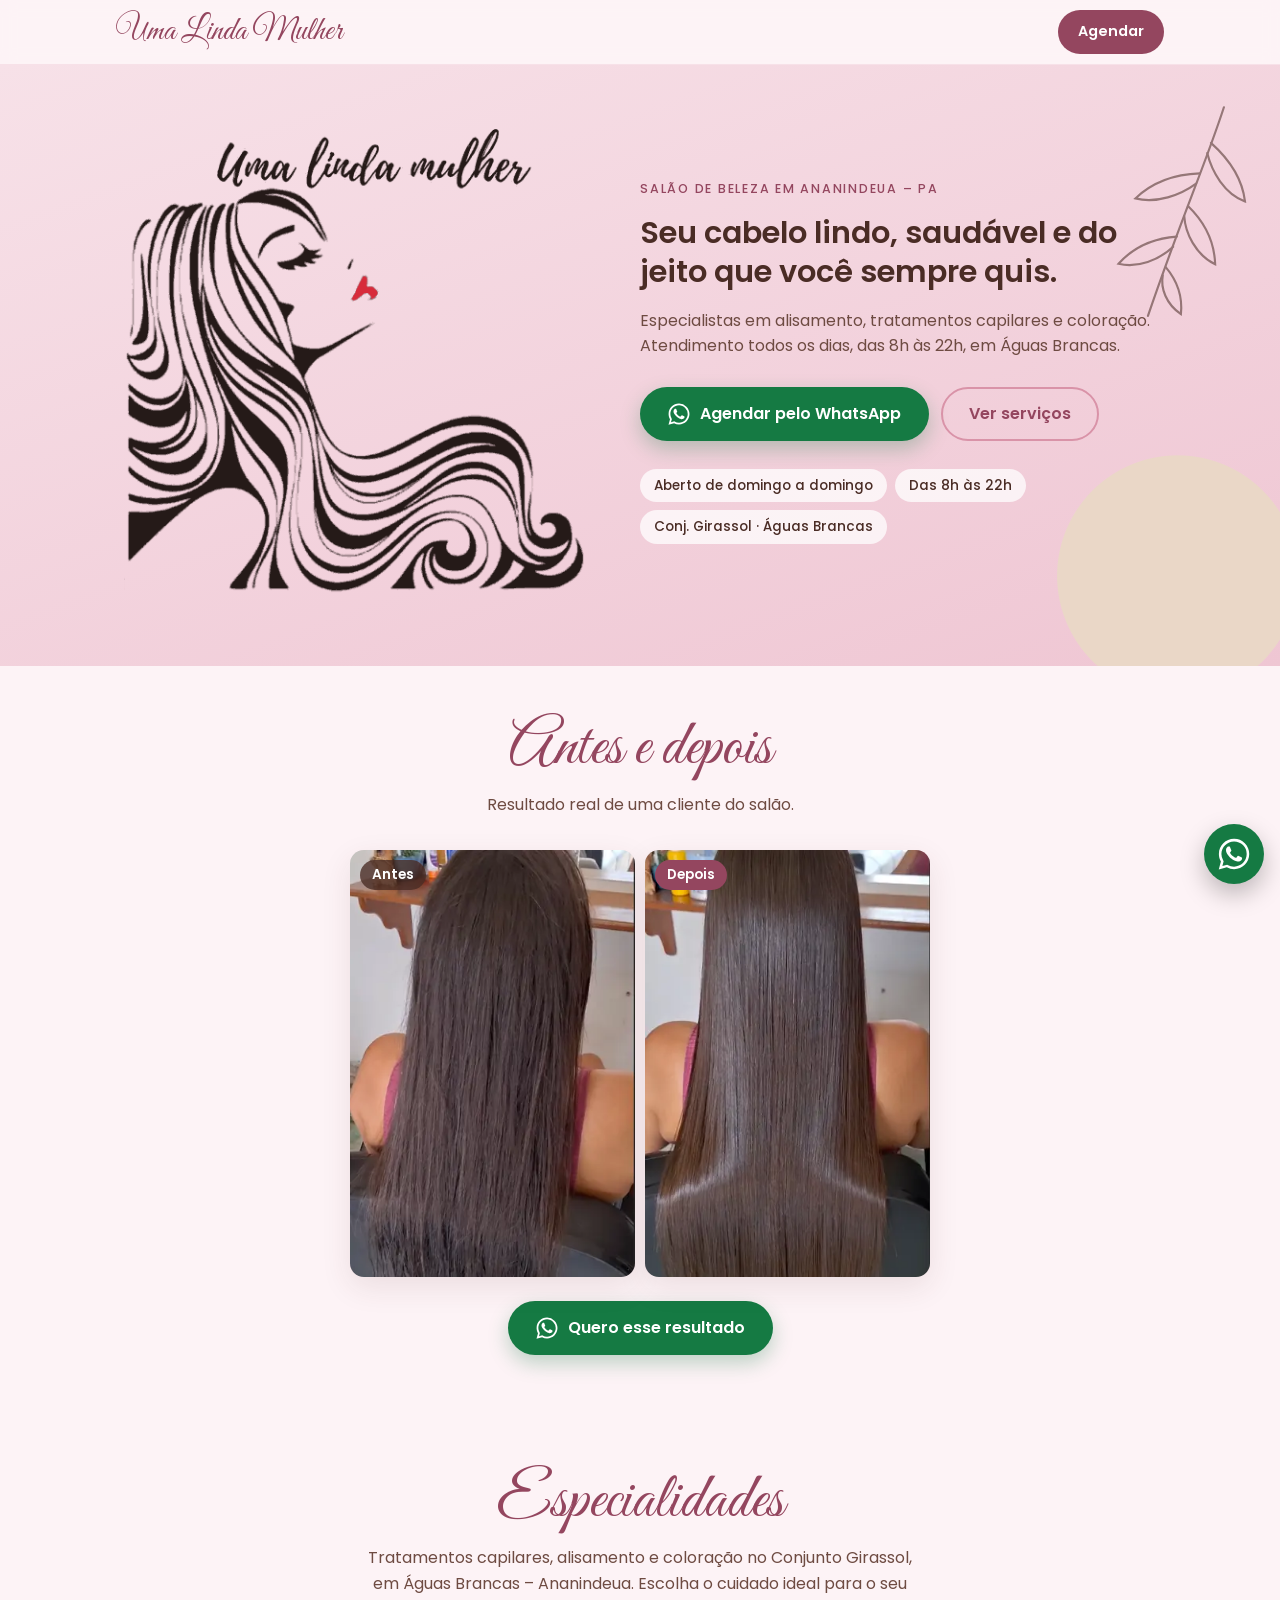
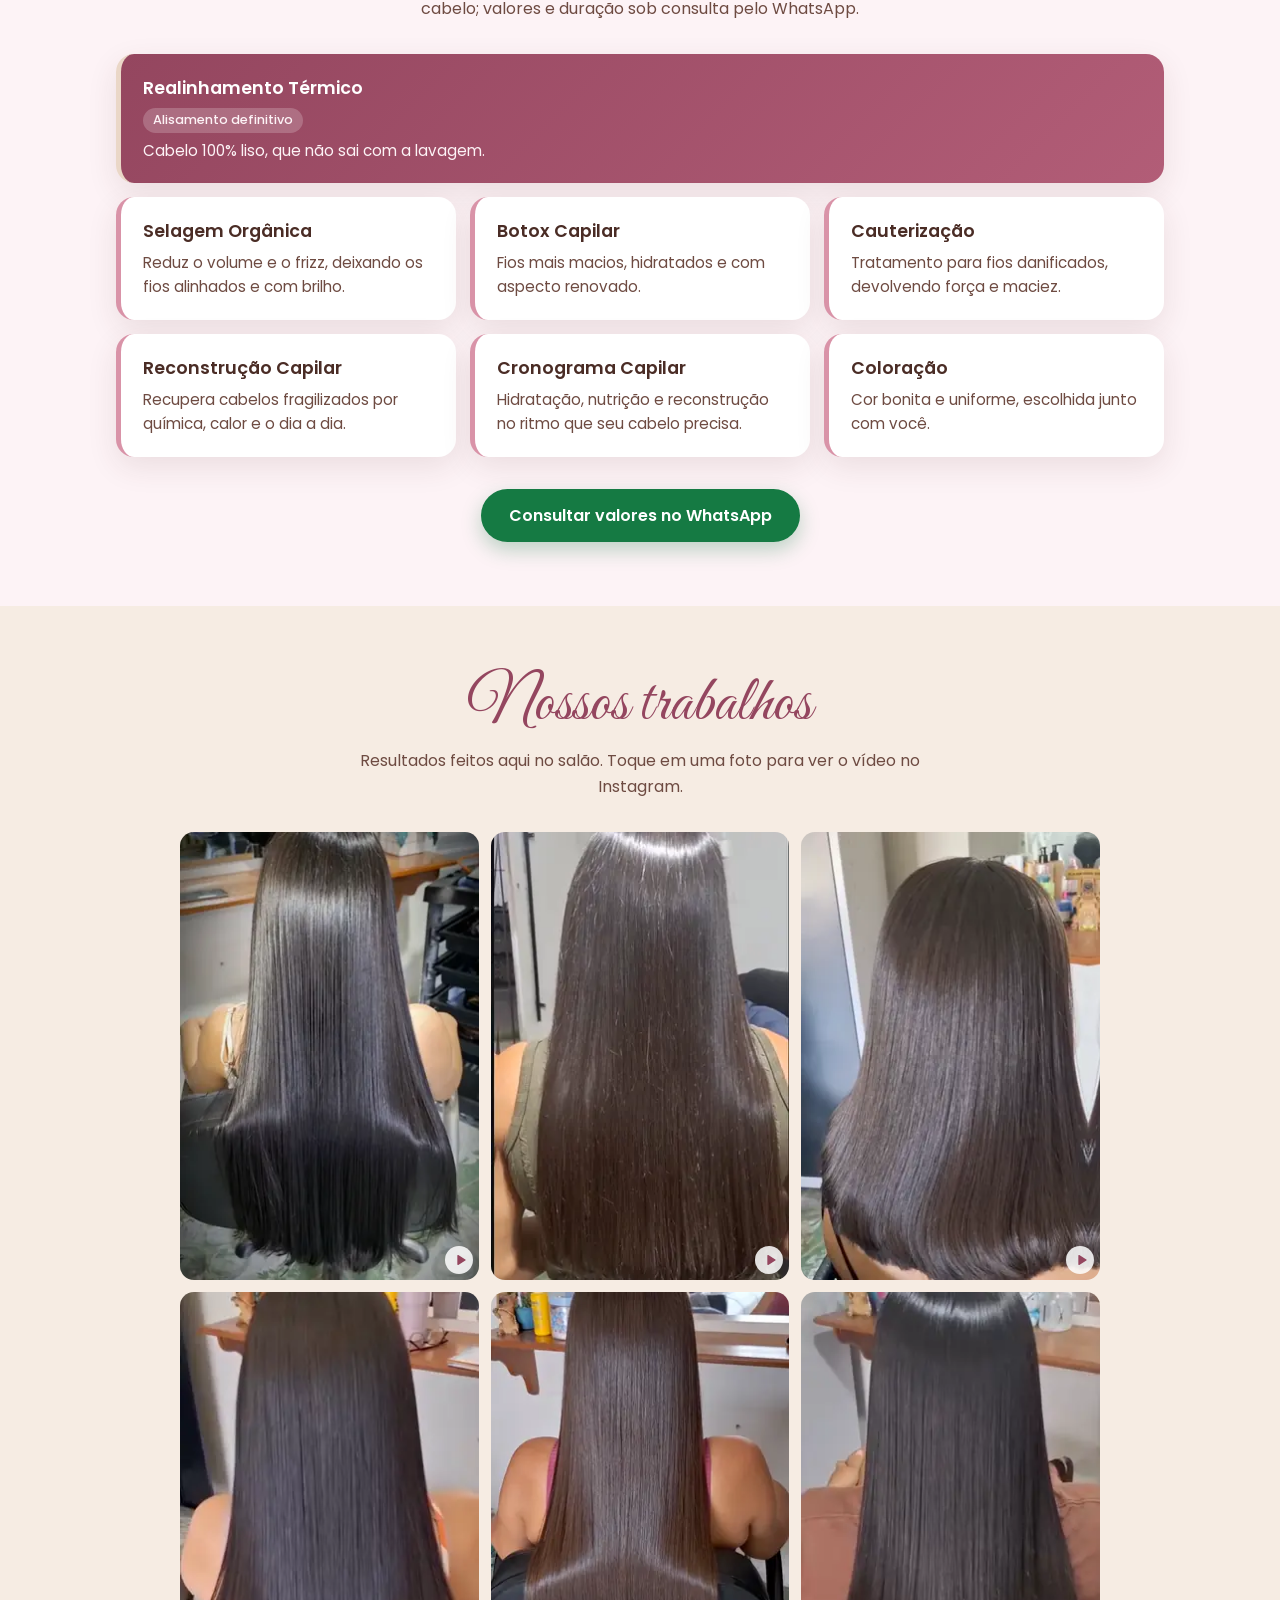
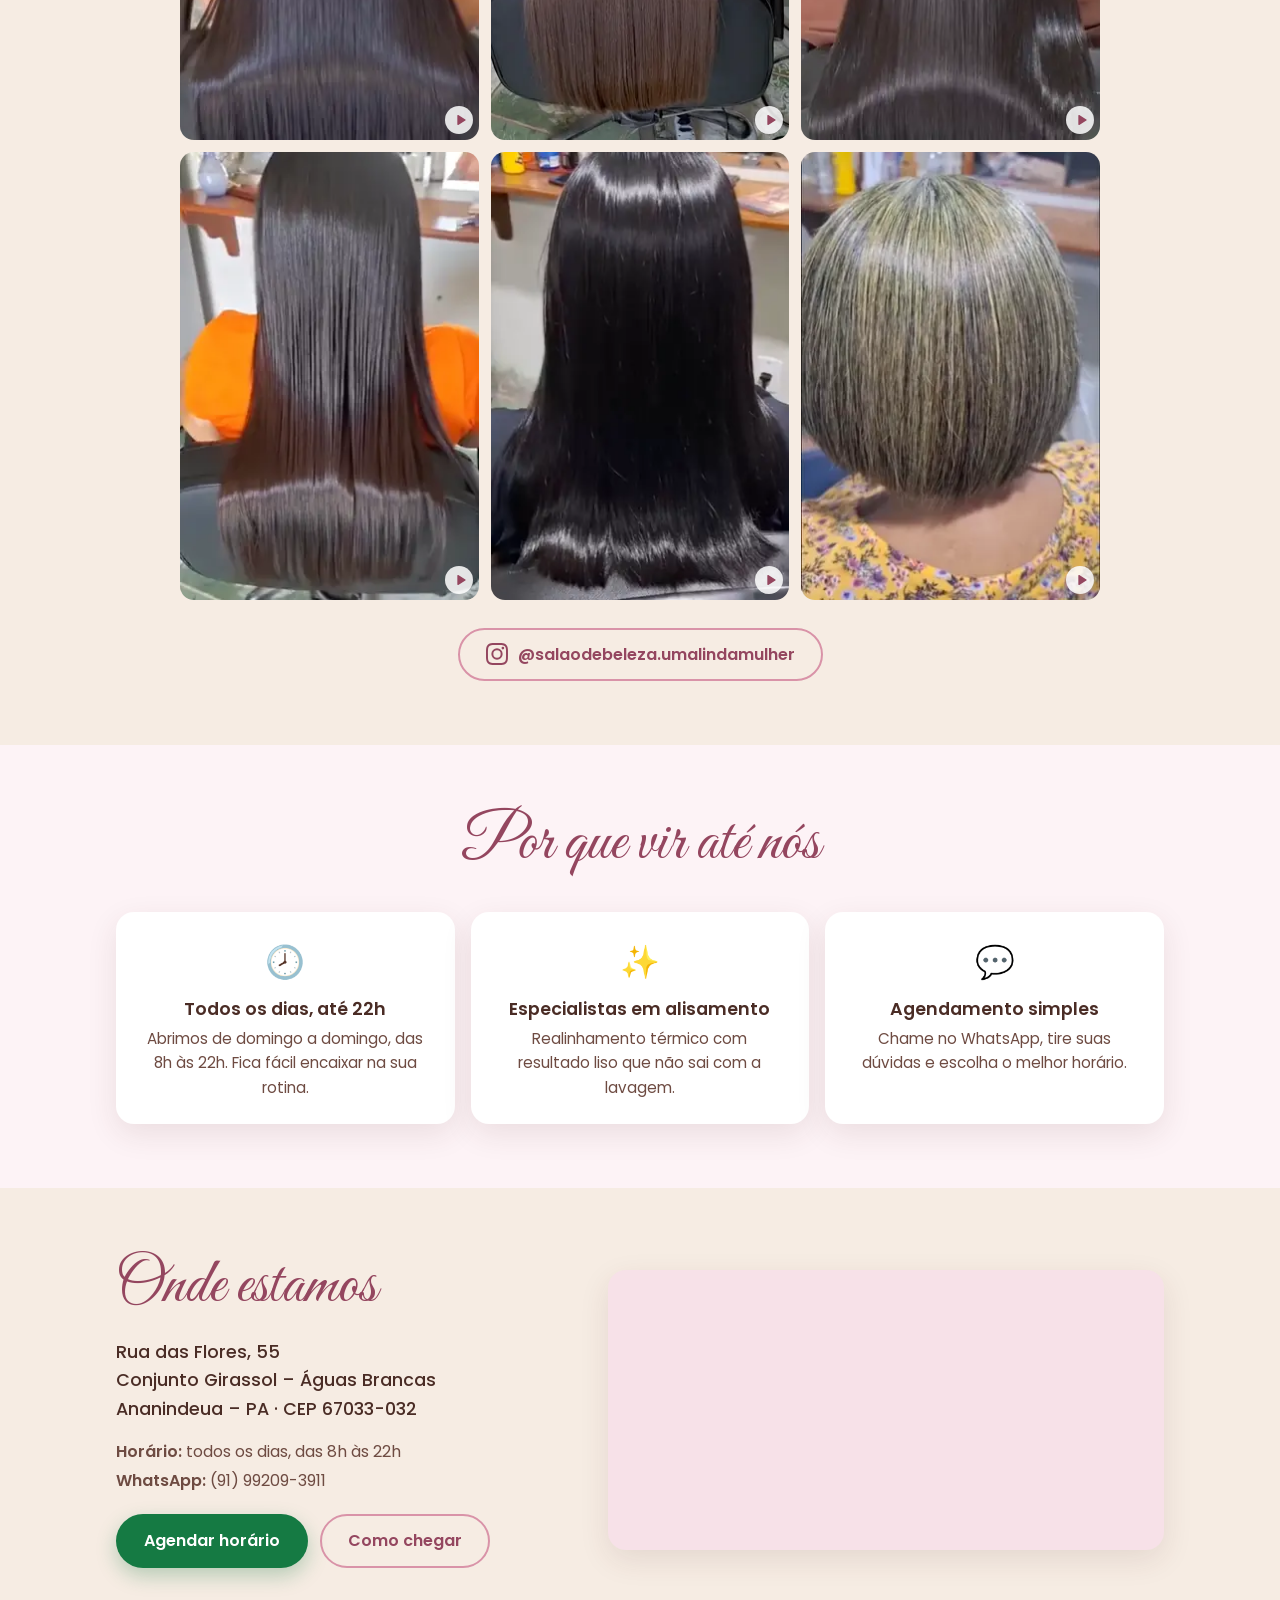
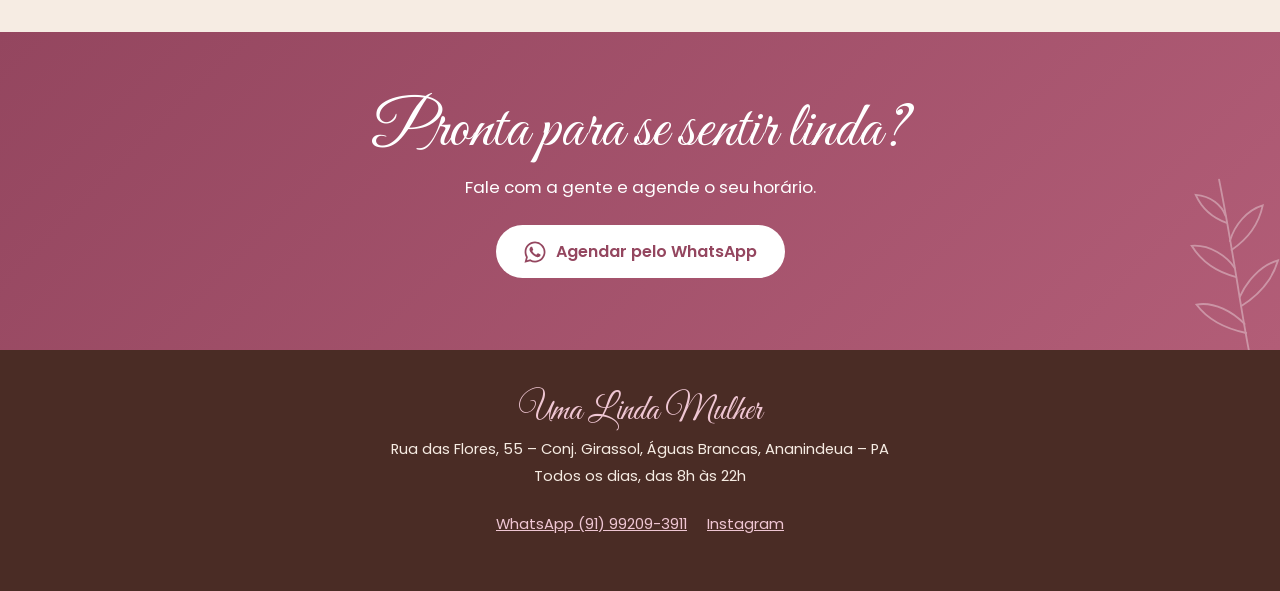
==== commit 577a71a8: "feat: use exact salon coordinates for map, directions and JSON-LD - Embedded map pinned at -1.397611" ====
--- a/index.html
+++ b/index.html
@@ -33,7 +33,8 @@
     "url": "https://equatorsoft.github.io/salao-uma-linda-mulher/",
     "telephone": "+55 91 99209-3911",
     "areaServed": { "@type": "City", "name": "Ananindeua" },
-    "hasMap": "https://www.google.com/maps/search/?api=1&query=Rua+das+Flores+55+Conjunto+Girassol+%C3%81guas+Brancas+Ananindeua+PA+67033-032",
+    "hasMap": "https://www.google.com/maps/search/?api=1&query=-1.397611,-48.370887",
+    "geo": { "@type": "GeoCoordinates", "latitude": -1.397611, "longitude": -48.370887 },
     "makesOffer": [{"@type": "Offer", "itemOffered": {"@type": "Service", "name": "Realinhamento térmico (alisamento definitivo)"}}, {"@type": "Offer", "itemOffered": {"@type": "Service", "name": "Selagem orgânica"}}, {"@type": "Offer", "itemOffered": {"@type": "Service", "name": "Botox capilar"}}, {"@type": "Offer", "itemOffered": {"@type": "Service", "name": "Cauterização"}}, {"@type": "Offer", "itemOffered": {"@type": "Service", "name": "Reconstrução capilar"}}, {"@type": "Offer", "itemOffered": {"@type": "Service", "name": "Cronograma capilar"}}, {"@type": "Offer", "itemOffered": {"@type": "Service", "name": "Coloração"}}],
     "address": {
       "@type": "PostalAddress",
@@ -248,11 +249,11 @@
           <p class="hours"><strong>WhatsApp:</strong> (91) 99209-3911</p>
           <div class="location__actions">
             <a class="btn btn--primary js-whatsapp" href="#" data-origin="localizacao">Agendar horário</a>
-            <a class="btn btn--ghost" href="https://www.google.com/maps/search/?api=1&amp;query=Rua+das+Flores+55+Conjunto+Girassol+%C3%81guas+Brancas+Ananindeua+PA+67033-032" target="_blank" rel="noopener">Abrir no mapa</a>
+            <a class="btn btn--ghost js-directions" data-origin="localizacao" href="https://www.google.com/maps/dir/?api=1&amp;destination=-1.397611,-48.370887" target="_blank" rel="noopener">Como chegar</a>
           </div>
         </div>
         <div class="location__map">
-          <iframe title="Mapa: Rua das Flores, 55 – Conjunto Girassol, Águas Brancas, Ananindeua – PA" src="https://maps.google.com/maps?q=Rua%20das%20Flores%2055%20Conjunto%20Girassol%20%C3%81guas%20Brancas%20Ananindeua%20PA&amp;output=embed" loading="lazy" referrerpolicy="no-referrer-when-downgrade"></iframe>
+          <iframe title="Mapa: Rua das Flores, 55 – Conjunto Girassol, Águas Brancas, Ananindeua – PA" src="https://maps.google.com/maps?q=-1.397611,-48.370887&amp;z=17&amp;output=embed" loading="lazy" referrerpolicy="no-referrer-when-downgrade"></iframe>
         </div>
       </div>
     </section>
@@ -308,6 +309,8 @@
     </symbol>
   </svg>
 
+  <!-- Meta Pixel fallback for browsers without JavaScript (keep the ID in sync with config.js) -->
+  <noscript><img hidden height="1" width="1" alt="" src="https://www.facebook.com/tr?id=1722871092960929&amp;ev=PageView&amp;noscript=1"></noscript>
   <script src="config.js"></script>
   <script src="main.js"></script>
 </body>
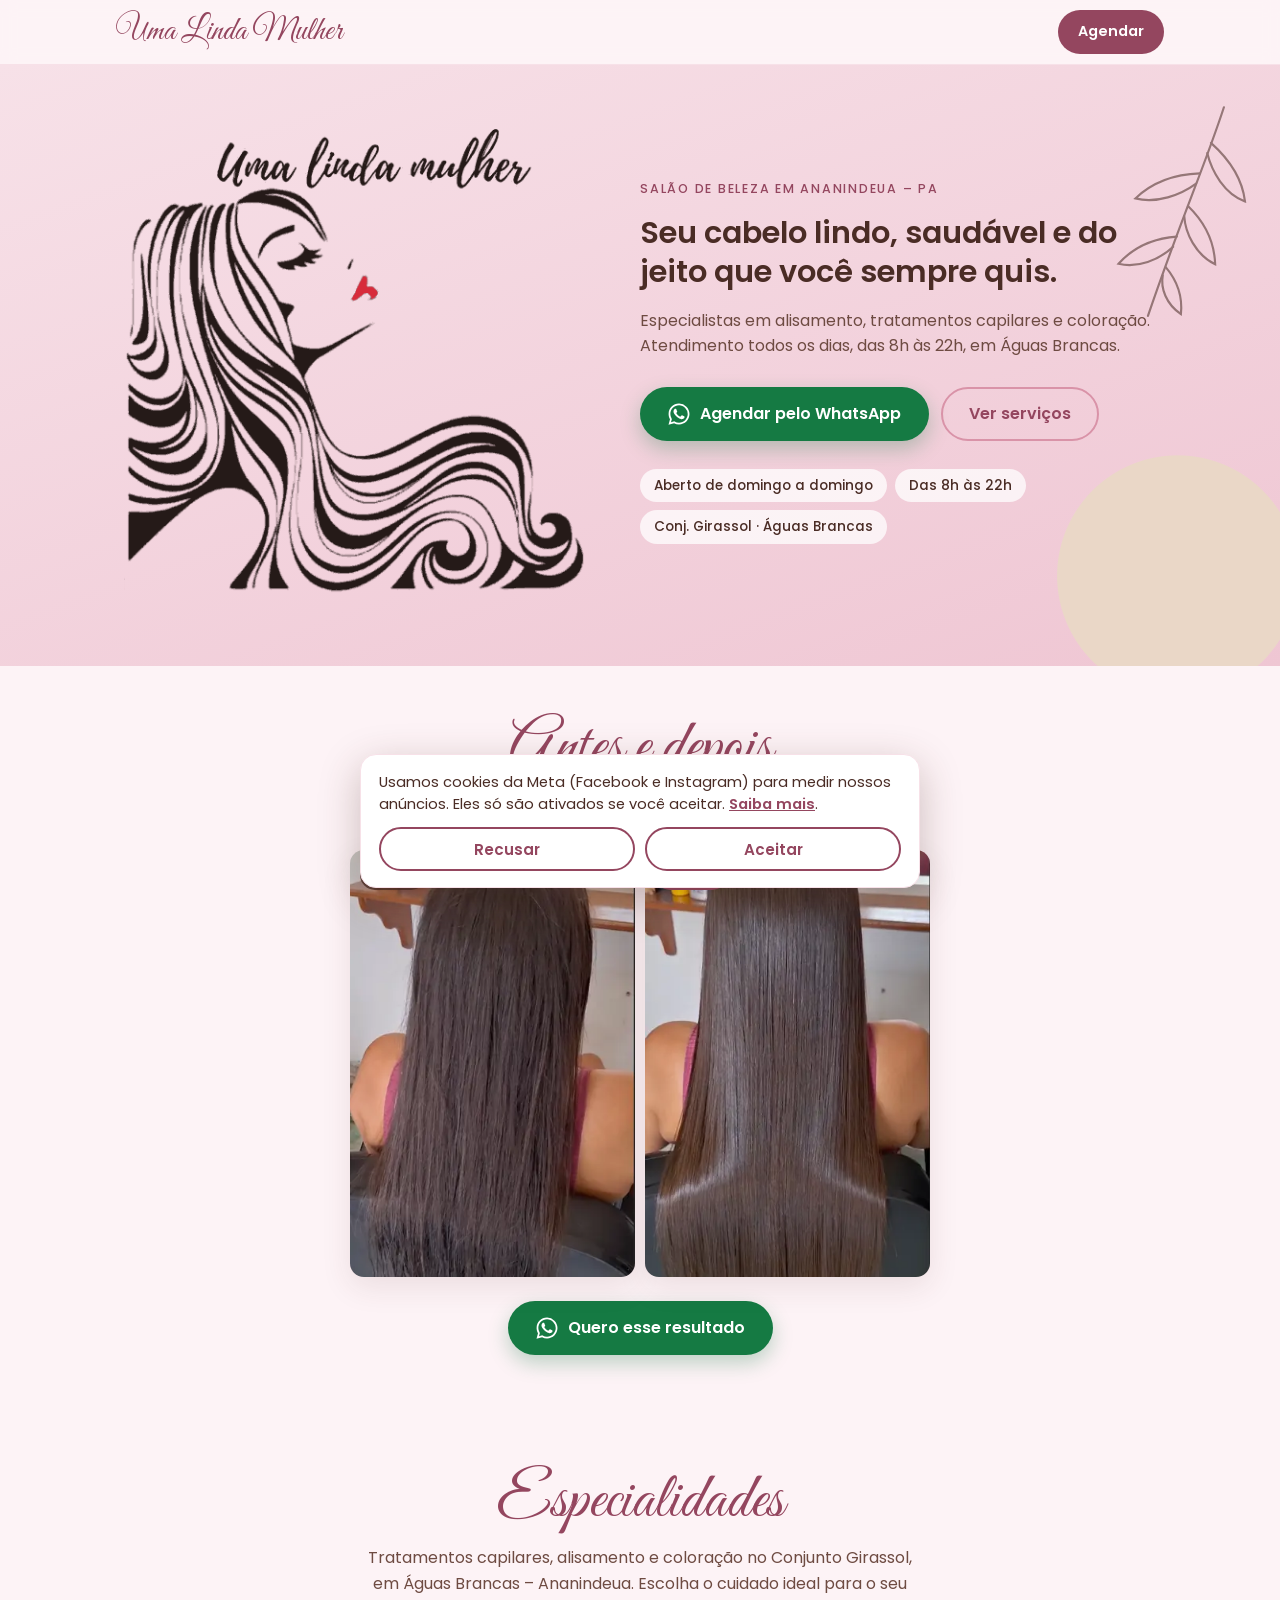
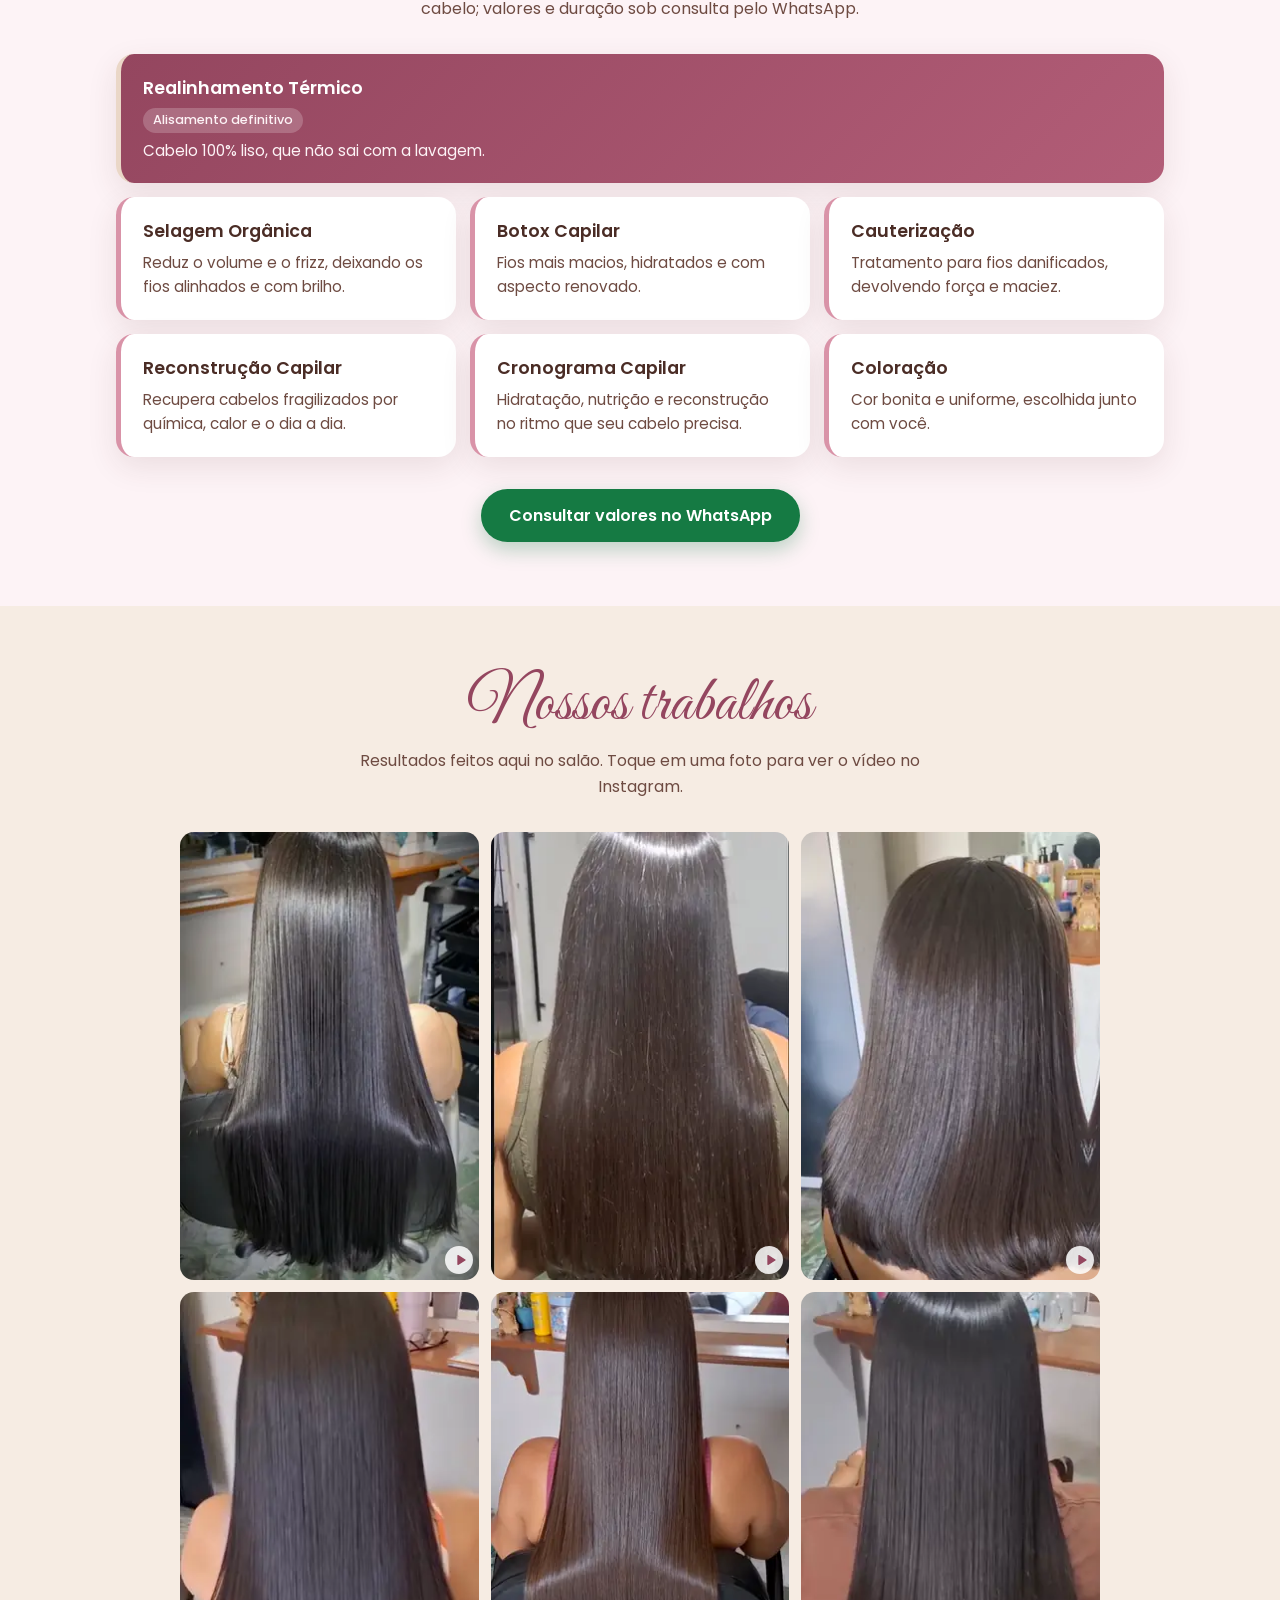
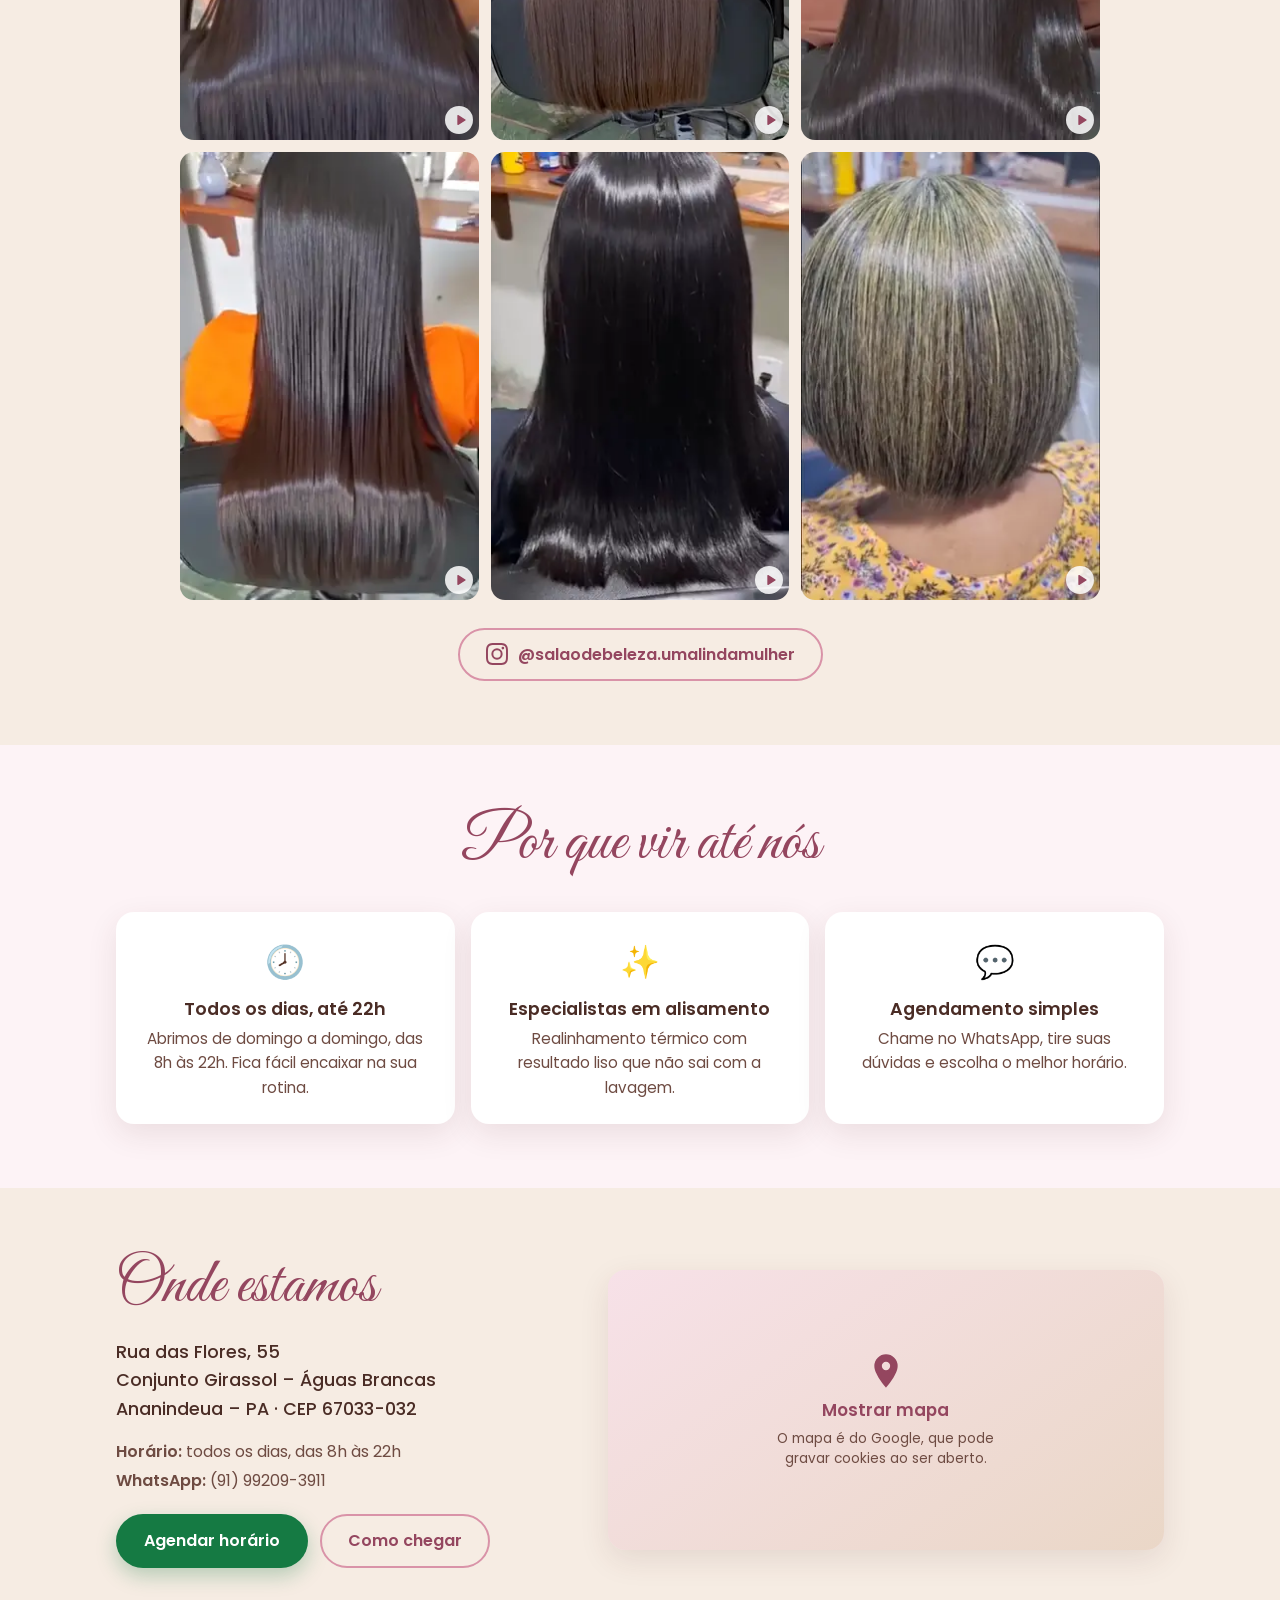
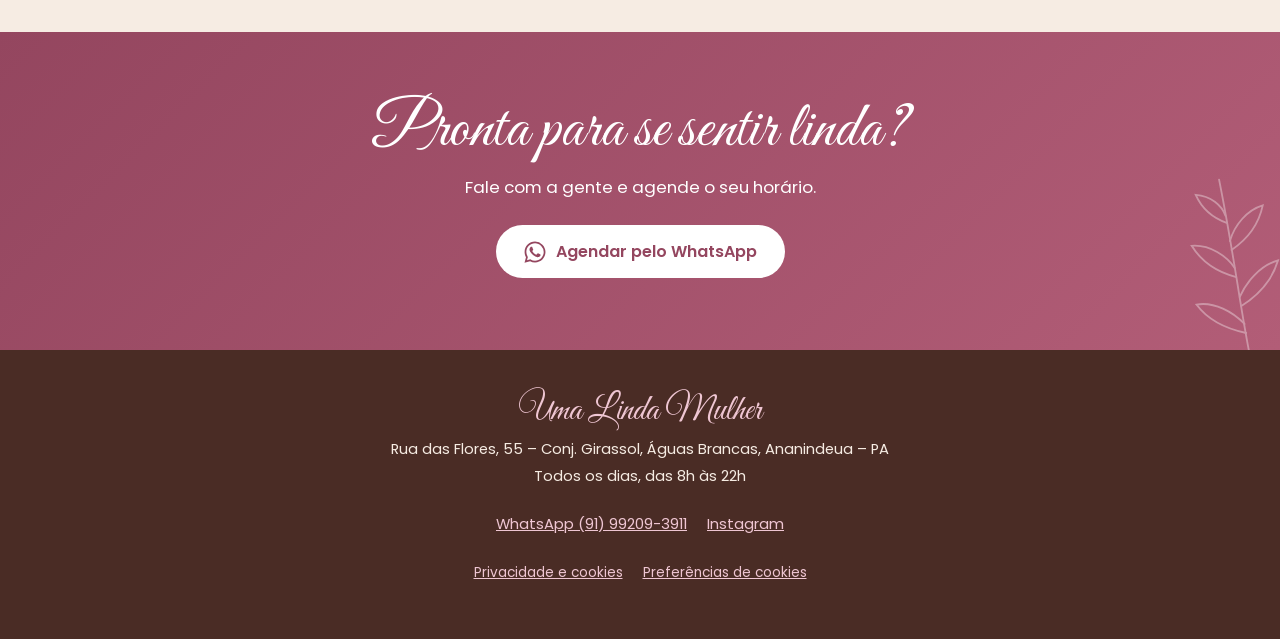
==== commit 71dac2f0: "feat: privacy notice, cookie consent before Meta Pixel, click-to-load map - privacidade.html: LGPD n" ====
--- a/index.html
+++ b/index.html
@@ -253,7 +253,11 @@
           </div>
         </div>
         <div class="location__map">
-          <iframe title="Mapa: Rua das Flores, 55 – Conjunto Girassol, Águas Brancas, Ananindeua – PA" src="https://maps.google.com/maps?q=-1.397611,-48.370887&amp;z=17&amp;output=embed" loading="lazy" referrerpolicy="no-referrer-when-downgrade"></iframe>
+          <button type="button" class="map-load js-map-load" data-title="Mapa: Rua das Flores, 55 – Conjunto Girassol, Águas Brancas, Ananindeua – PA" data-src="https://maps.google.com/maps?q=-1.397611,-48.370887&amp;z=17&amp;output=embed">
+            <svg class="map-load__icon" viewBox="0 0 24 24" aria-hidden="true"><path fill="currentColor" d="M12 2a7 7 0 0 0-7 7c0 5.25 7 13 7 13s7-7.75 7-13a7 7 0 0 0-7-7zm0 9.5A2.5 2.5 0 1 1 12 6.5a2.5 2.5 0 0 1 0 5z"/></svg>
+            <span class="map-load__title">Mostrar mapa</span>
+            <span class="map-load__text">O mapa é do Google, que pode gravar cookies ao ser aberto.</span>
+          </button>
         </div>
       </div>
     </section>
@@ -280,6 +284,10 @@
       <p class="footer__links">
         <a class="js-whatsapp" href="#" data-origin="footer">WhatsApp (91) 99209-3911</a>
         <a href="https://www.instagram.com/salaodebeleza.umalindamulher/" target="_blank" rel="noopener">Instagram</a>
+      </p>
+      <p class="footer__links footer__legal">
+        <a href="privacidade.html">Privacidade e cookies</a>
+        <a href="#" class="js-consent-open">Preferências de cookies</a>
       </p>
     </div>
   </footer>
@@ -309,9 +317,8 @@
     </symbol>
   </svg>
 
-  <!-- Meta Pixel fallback for browsers without JavaScript (keep the ID in sync with config.js) -->
-  <noscript><img hidden height="1" width="1" alt="" src="https://www.facebook.com/tr?id=1722871092960929&amp;ev=PageView&amp;noscript=1"></noscript>
   <script src="config.js"></script>
+  <script src="consent.js"></script>
   <script src="main.js"></script>
 </body>
 </html>
--- a/styles.css
+++ b/styles.css
@@ -236,3 +236,54 @@
   .footer { padding-bottom: 40px; }
 }
 .sprites { position: absolute; }
+
+/* Map placeholder (loads Google Maps only on request) */
+.map-load {
+  width: 100%; height: 100%; min-height: 280px; border: 0; cursor: pointer;
+  display: flex; flex-direction: column; align-items: center; justify-content: center; gap: 6px; padding: 24px;
+  background: linear-gradient(145deg, var(--rose-100), var(--nude)); color: var(--brown);
+  font-family: var(--font-body); text-align: center;
+}
+.map-load:hover .map-load__title { text-decoration: underline; }
+.map-load__icon { width: 40px; height: 40px; color: var(--rose-700); }
+.map-load__title { font-weight: 600; font-size: 1.05rem; color: var(--rose-700); }
+.map-load__text { font-size: .85rem; color: var(--brown-soft); max-width: 260px; }
+
+/* Consent banner */
+.consent {
+  position: fixed; left: 12px; right: 12px; bottom: 12px; z-index: 50;
+  max-width: 560px; margin: 0 auto; padding: 16px 18px;
+  background: var(--white); color: var(--brown); border-radius: 16px;
+  box-shadow: 0 12px 40px rgba(74, 44, 37, .28); border: 1px solid var(--rose-100);
+}
+.consent__text { margin: 0 0 12px; font-size: .92rem; line-height: 1.5; }
+.consent__text a { color: var(--rose-700); font-weight: 600; }
+.consent__actions { display: grid; grid-template-columns: 1fr 1fr; gap: 10px; }
+.consent__btn {
+  min-height: 44px; border-radius: 999px; cursor: pointer;
+  font-family: var(--font-body); font-weight: 600; font-size: .95rem;
+  background: var(--white); color: var(--rose-700); border: 2px solid var(--rose-700);
+}
+.consent__btn:hover { background: var(--rose-50); }
+.consent__btn:focus-visible { outline: 3px solid var(--rose-600); outline-offset: 2px; }
+body.has-consent .fab { display: none; }
+.footer__legal { margin-top: 4px !important; font-size: .85rem; }
+
+/* Privacy page */
+.legal { padding: 40px 0 64px; }
+.legal .container { max-width: 760px; }
+.legal h1 { font-size: clamp(1.6rem, 5vw, 2.2rem); margin: 0 0 4px; color: var(--rose-700); }
+.legal h2 { font-size: 1.15rem; margin: 32px 0 8px; }
+.legal p, .legal li { color: var(--brown-soft); }
+.legal ul { padding-left: 20px; }
+.legal a { color: var(--rose-700); }
+.legal__updated { font-size: .85rem; margin: 0 0 24px; }
+.legal table { width: 100%; border-collapse: collapse; font-size: .9rem; margin: 8px 0; }
+.legal th, .legal td { text-align: left; padding: 8px; border-bottom: 1px solid var(--rose-100); vertical-align: top; }
+@media (max-width: 639px) {
+  .legal table, .legal tbody, .legal tr, .legal td { display: block; width: 100%; }
+  .legal thead { display: none; }
+  .legal tr { background: var(--white); border-radius: 12px; padding: 6px 14px; margin-bottom: 12px; box-shadow: var(--shadow); }
+  .legal td { border: 0; padding: 6px 0; }
+  .legal td::before { content: attr(data-label); display: block; font-size: .75rem; font-weight: 600; text-transform: uppercase; letter-spacing: .06em; color: var(--rose-700); }
+}
